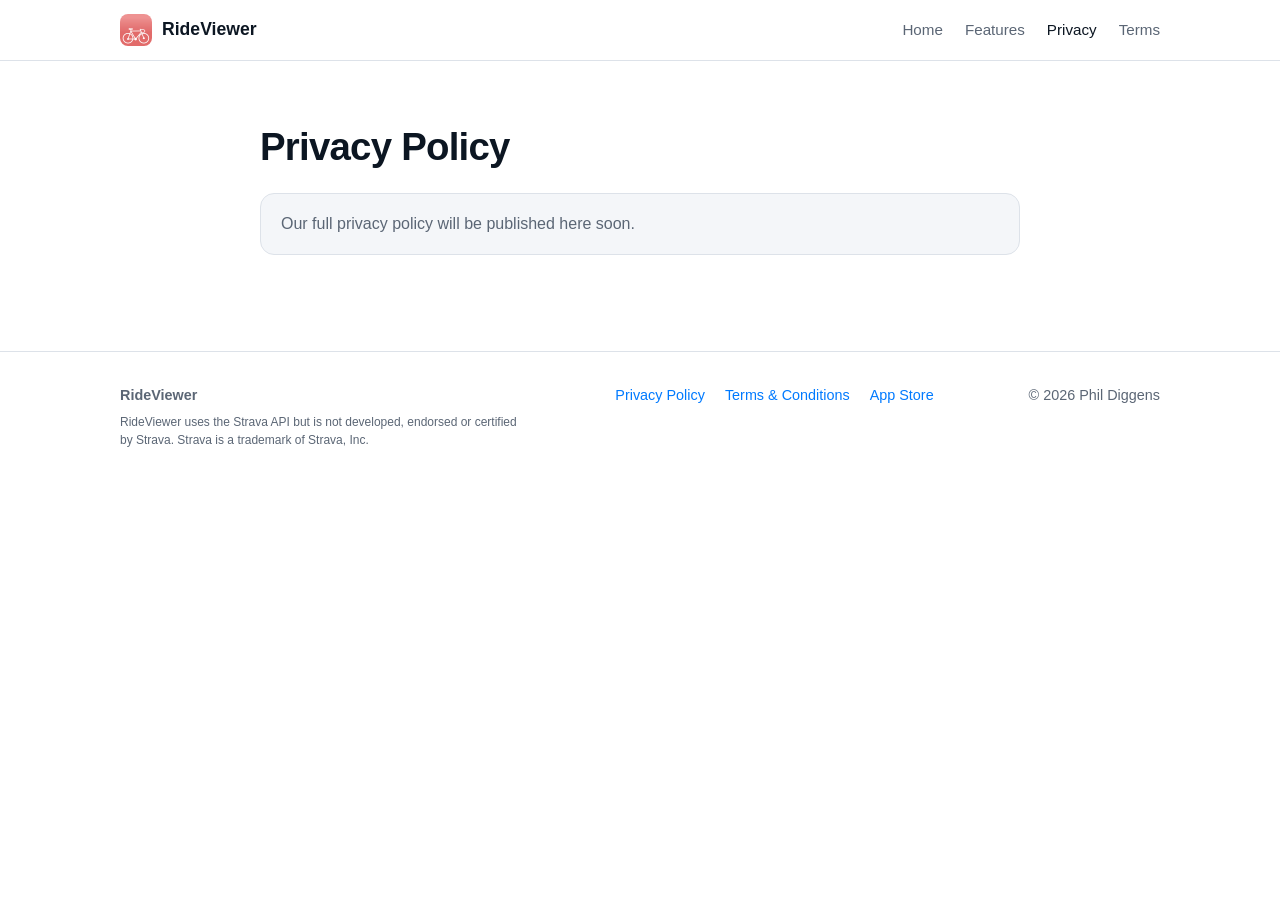
==== privacy.html @ 5ed8463c "Initial RideViewer website" ====
<!doctype html>
<html lang="en-GB">
<head>
<meta charset="utf-8">
<meta name="viewport" content="width=device-width,initial-scale=1">
<title>Privacy Policy – RideViewer</title>
<meta name="description" content="RideViewer privacy policy.">
<link rel="icon" type="image/png" href="images/favicon.png">
<link rel="apple-touch-icon" href="images/apple-touch-icon.png">
<meta name="apple-itunes-app" content="app-id=1537417711">
<meta property="og:title" content="RideViewer – Analyse your Strava activities">
<meta property="og:description" content="RideViewer privacy policy.">
<meta property="og:image" content="images/1-main-menu.jpg">
<link rel="stylesheet" href="style.css">
</head>
<body>
<header class="site"><div class="wrap">
  <a class="brand" href="index.html"><img src="images/icon.png" alt="" width="32" height="32">RideViewer</a>
  <nav aria-label="Main"><ul>
    <li><a href="index.html">Home</a></li>
    <li><a href="index.html#features">Features</a></li>
    <li><a href="privacy.html" aria-current="page">Privacy</a></li>
    <li><a href="terms.html">Terms</a></li>
  </ul></nav>
</div></header>
<main class="wrap page">
  <h1>Privacy Policy</h1>
  <p class="note">Our full privacy policy will be published here soon.</p>
</main>
<footer class="site"><div class="wrap">
  <div><strong>RideViewer</strong><small>RideViewer uses the Strava API but is not developed, endorsed or certified by Strava. Strava is a trademark of Strava, Inc.</small></div>
  <ul><li><a href="privacy.html">Privacy Policy</a></li><li><a href="terms.html">Terms &amp; Conditions</a></li><li><a href="https://apps.apple.com/gb/app/rideviewer/id1537417711">App Store</a></li></ul>
  <div>&copy; <span id="y">2026</span> Phil Diggens</div>
</div></footer>
<script>document.getElementById("y").textContent=new Date().getFullYear()</script>
</body></html>
---- style.css ----
:root{
  --ink:#0c1622; --muted:#5b6675; --accent:#007aff; --accent-dark:#0060d0;
  --bg:#ffffff; --bg-alt:#f4f6f9; --bg-deep:#e9edf2; --line:#dde2e9;
}
*{box-sizing:border-box}
html{scroll-behavior:smooth}
body{margin:0;font-family:-apple-system,BlinkMacSystemFont,"SF Pro Display","Helvetica Neue",Arial,sans-serif;color:var(--ink);background:var(--bg);line-height:1.55;-webkit-font-smoothing:antialiased}
img{height:auto}
a{color:var(--accent);text-decoration:none}
a:hover{text-decoration:underline}
.wrap{max-width:1080px;margin:0 auto;padding:0 20px}

header.site{position:sticky;top:0;z-index:10;background:rgba(255,255,255,.85);backdrop-filter:saturate(180%) blur(14px);-webkit-backdrop-filter:saturate(180%) blur(14px);border-bottom:1px solid var(--line)}
header.site .wrap{display:flex;align-items:center;justify-content:space-between;height:60px}
.brand{display:flex;align-items:center;gap:10px;font-weight:700;font-size:1.1rem;color:var(--ink)}
.brand:hover{text-decoration:none}
.brand img{width:32px;height:32px;border-radius:8px}
nav ul{display:flex;gap:22px;list-style:none;margin:0;padding:0}
nav a{color:var(--muted);font-size:.95rem;font-weight:500}
nav a:hover,nav a[aria-current="page"]{color:var(--ink);text-decoration:none}

.hero{background:linear-gradient(180deg,#fff 0%,var(--bg-alt) 55%,var(--bg-deep) 100%);padding:64px 0 0;overflow:hidden}
.hero .wrap{display:grid;grid-template-columns:1.1fr .9fr;gap:40px;align-items:center}
.hero h1{font-size:clamp(2.4rem,5vw,3.8rem);line-height:1.05;letter-spacing:-.03em;margin:0 0 16px}
.hero h1 span,.accent{color:var(--accent)}
.hero p.lead{font-size:1.3rem;color:var(--muted);margin:0 0 28px;max-width:30ch}
.hero .shot{align-self:end}
.hero .shot img{display:block;width:100%;max-width:380px;aspect-ratio:3/4;object-fit:cover;object-position:bottom;margin:0 auto;border-radius:28px 28px 0 0;box-shadow:0 20px 60px rgba(12,22,34,.18)}
.btn{display:inline-block;background:var(--accent);color:#fff;font-weight:600;padding:14px 28px;border-radius:980px;font-size:1.05rem;transition:background .15s}
.btn:hover{background:var(--accent-dark);text-decoration:none}
.btn.ghost{background:transparent;color:var(--accent);box-shadow:inset 0 0 0 2px var(--accent);margin-left:10px}
.btn.ghost:hover{background:rgba(0,122,255,.08)}

section.features{padding:40px 0 20px}
section h2.title{text-align:center;font-size:clamp(1.8rem,3.5vw,2.5rem);letter-spacing:-.02em;margin:56px 0 8px}
section p.sub{text-align:center;color:var(--muted);margin:0 auto 20px;max-width:46ch;font-size:1.1rem}
.feature{display:grid;grid-template-columns:1fr 1fr;gap:56px;align-items:center;padding:56px 0}
.feature:nth-child(even) .copy{order:2}
.feature img{display:block;width:100%;max-width:400px;margin:0 auto;border-radius:32px;box-shadow:0 18px 50px rgba(12,22,34,.15)}
.feature h3{font-size:clamp(1.6rem,3vw,2.2rem);letter-spacing:-.02em;line-height:1.15;margin:0 0 14px}
.feature p{color:var(--muted);font-size:1.1rem;margin:0 0 12px}
.feature ul{color:var(--muted);padding-left:1.2em;margin:0}
.feature li{margin:4px 0}

.cta{background:linear-gradient(180deg,var(--bg-alt),var(--bg-deep));text-align:center;padding:72px 0;margin-top:30px}
.cta h2{font-size:clamp(1.8rem,3.5vw,2.5rem);letter-spacing:-.02em;margin:0 0 10px}
.cta p{color:var(--muted);font-size:1.1rem;margin:0 0 26px}

main.page{padding:56px 0 80px;max-width:760px}
main.page h1{font-size:2.4rem;letter-spacing:-.02em;margin:0 0 8px}
main.page .note{background:var(--bg-alt);border:1px solid var(--line);border-radius:14px;padding:18px 20px;color:var(--muted)}

footer.site{border-top:1px solid var(--line);background:#fff;padding:32px 0 40px;color:var(--muted);font-size:.9rem}
footer.site .wrap{display:flex;flex-wrap:wrap;gap:12px 28px;justify-content:space-between;align-items:flex-start}
footer.site ul{list-style:none;display:flex;gap:20px;margin:0;padding:0}
footer.site small{display:block;max-width:60ch;margin-top:6px}

@media(max-width:760px){
  .hero{padding-top:40px}
  .hero .wrap{grid-template-columns:1fr;text-align:center}
  .hero p.lead{margin-left:auto;margin-right:auto}
  .btn.ghost{margin:10px 0 0}
  .feature{grid-template-columns:1fr;gap:28px;padding:36px 0;text-align:center}
  .feature:nth-child(even) .copy{order:0}
  .feature ul{text-align:left;display:inline-block}
  nav ul{gap:14px}
}
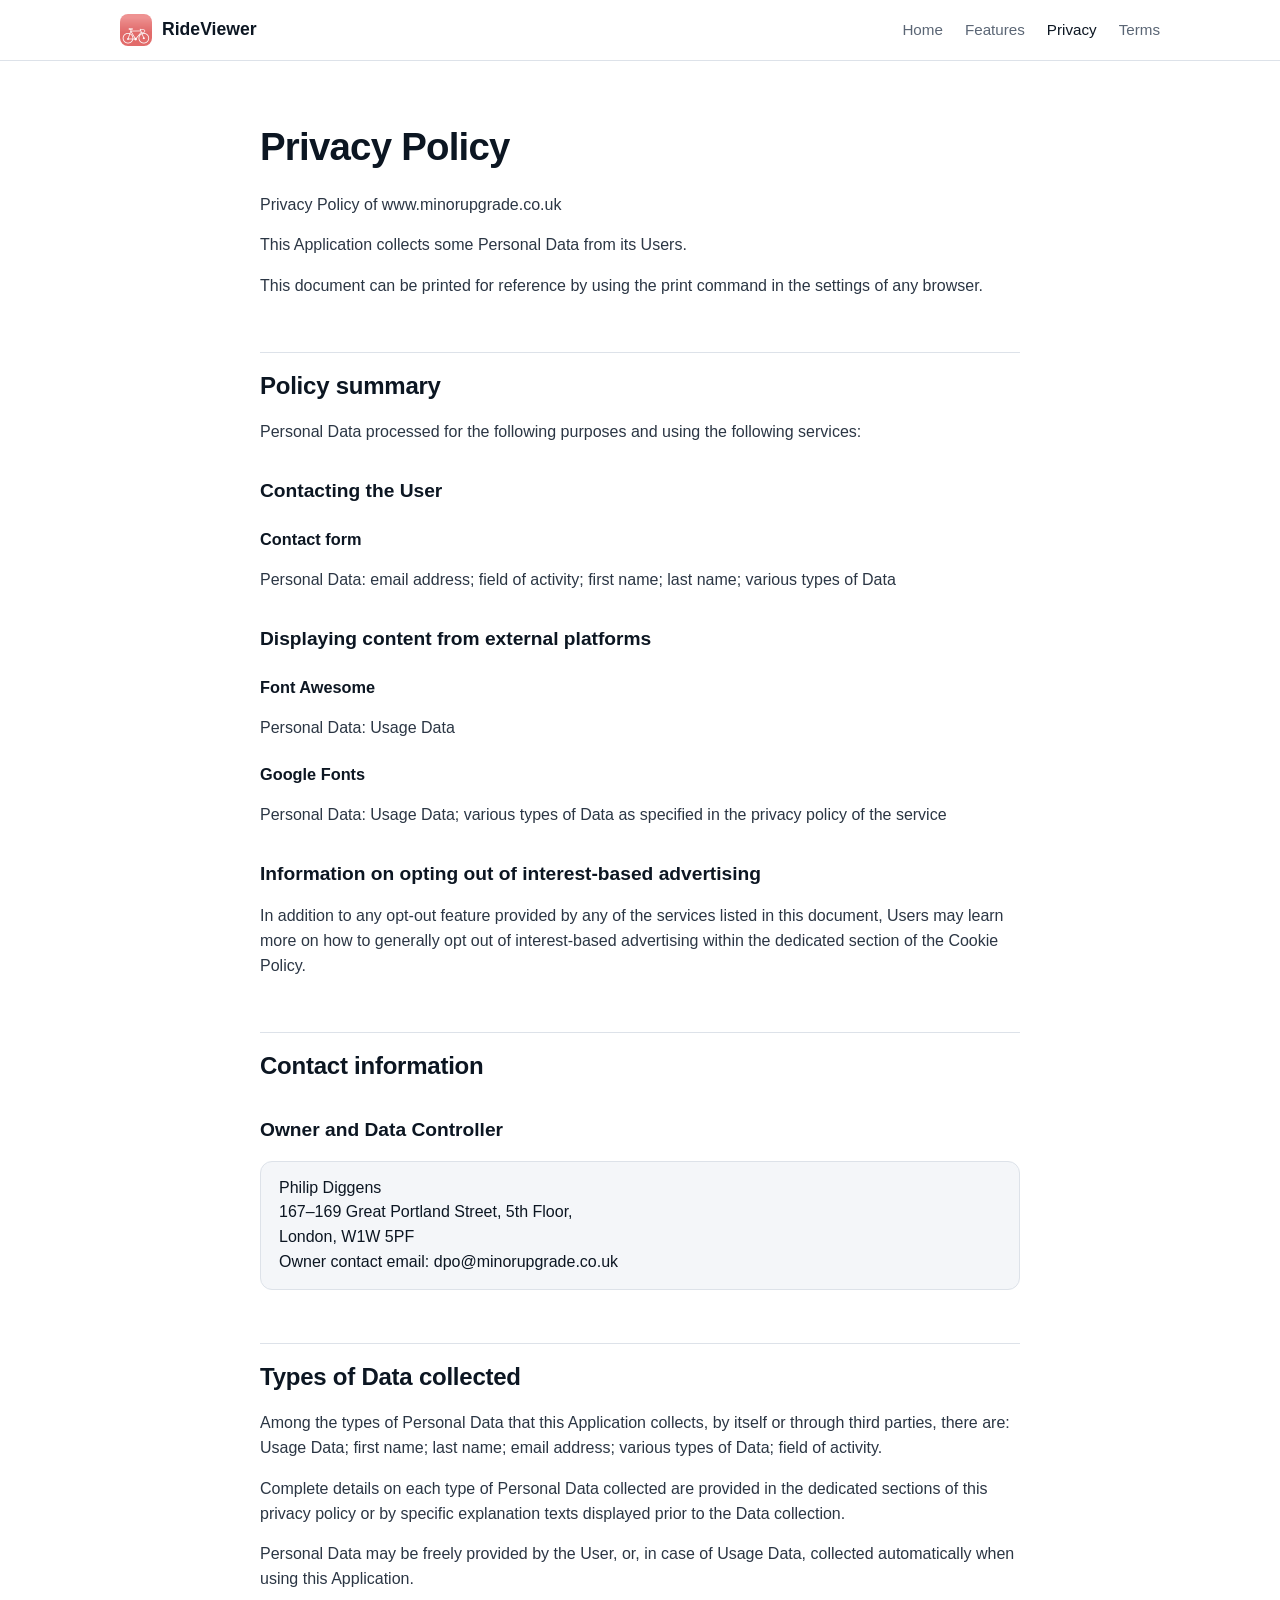
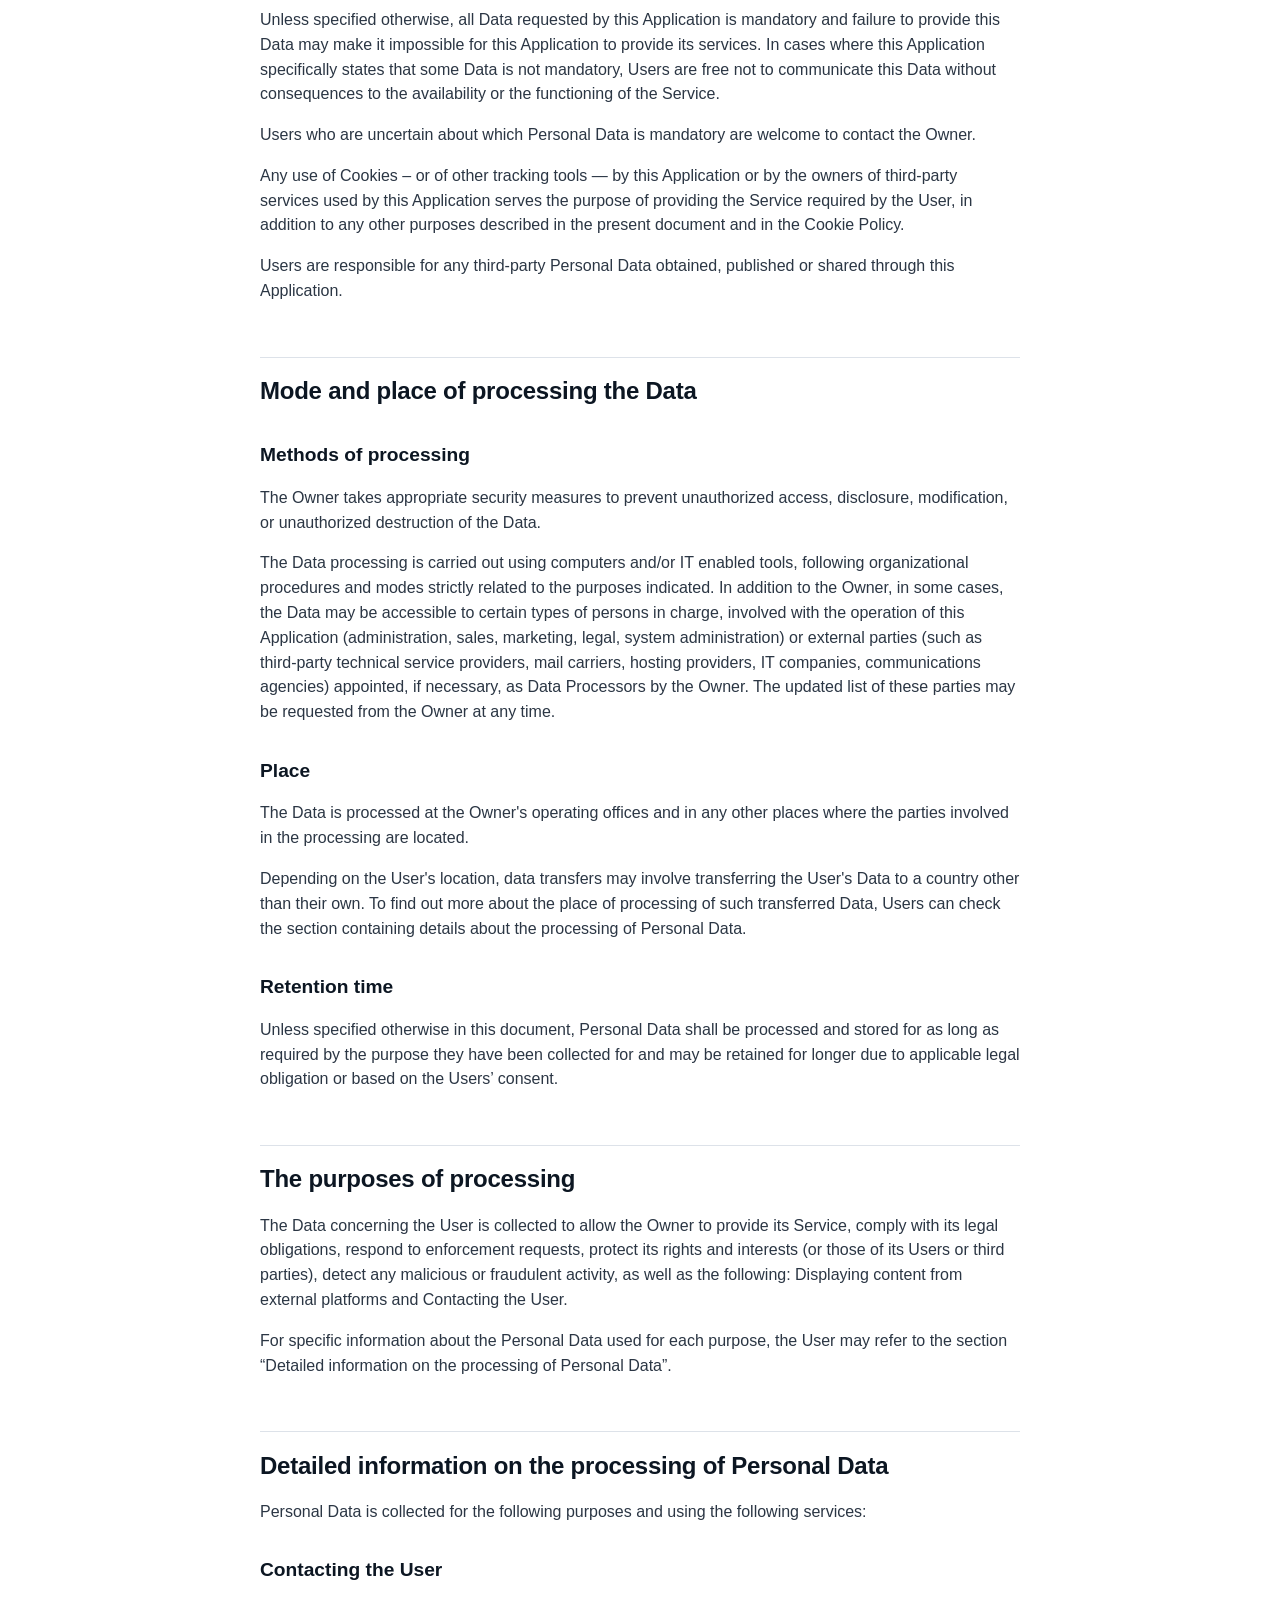
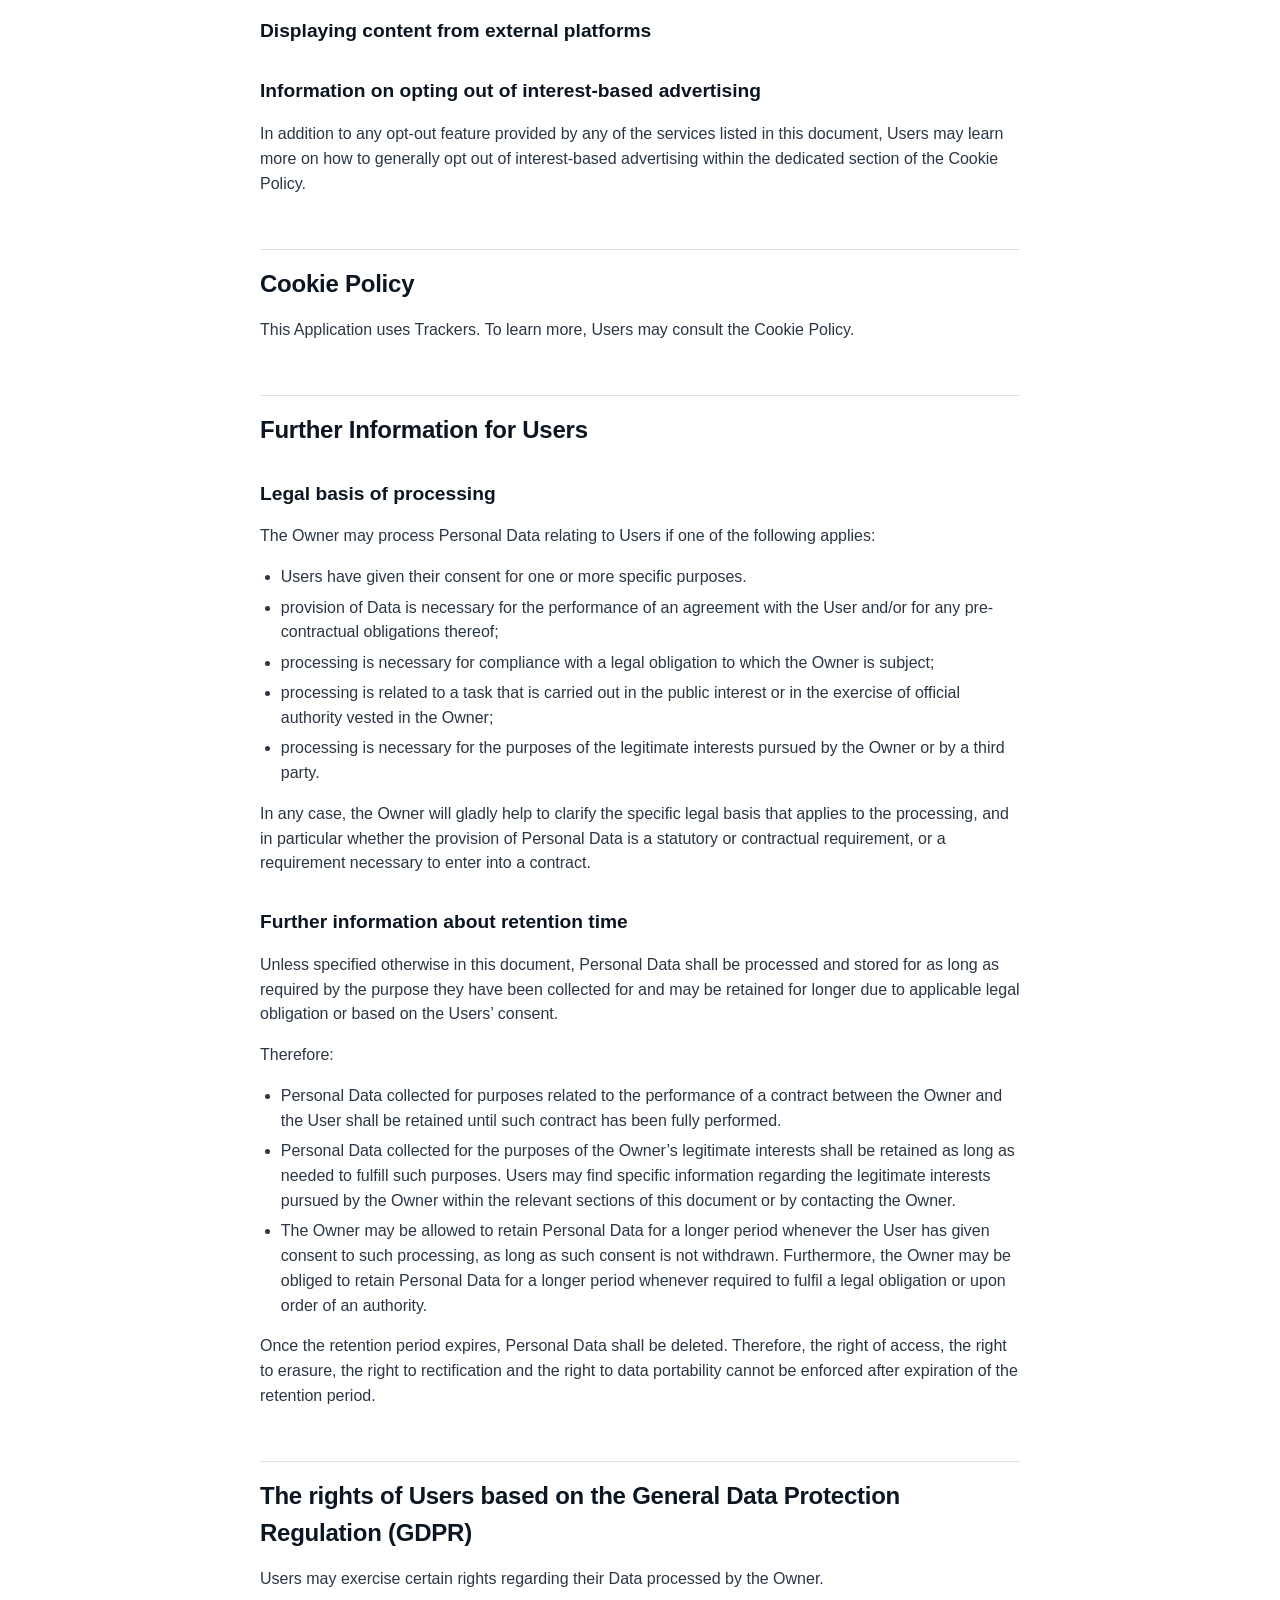
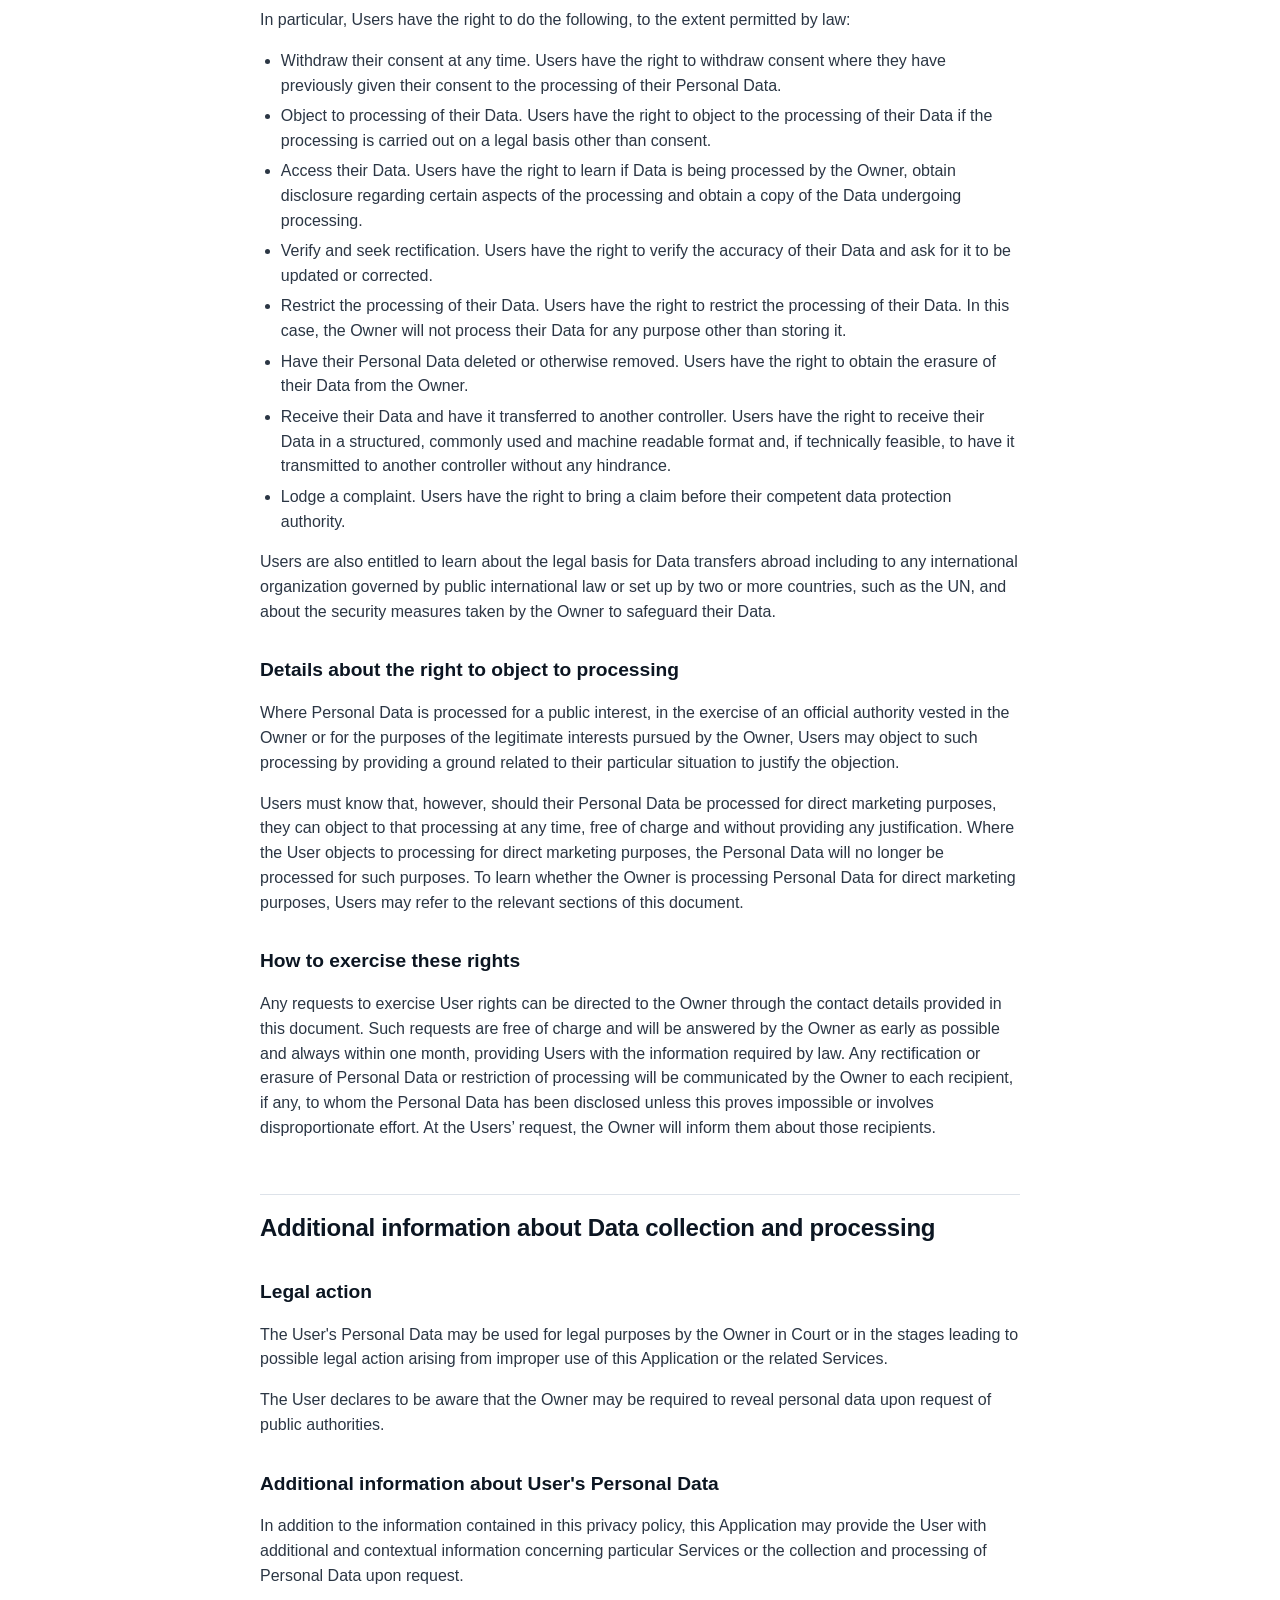
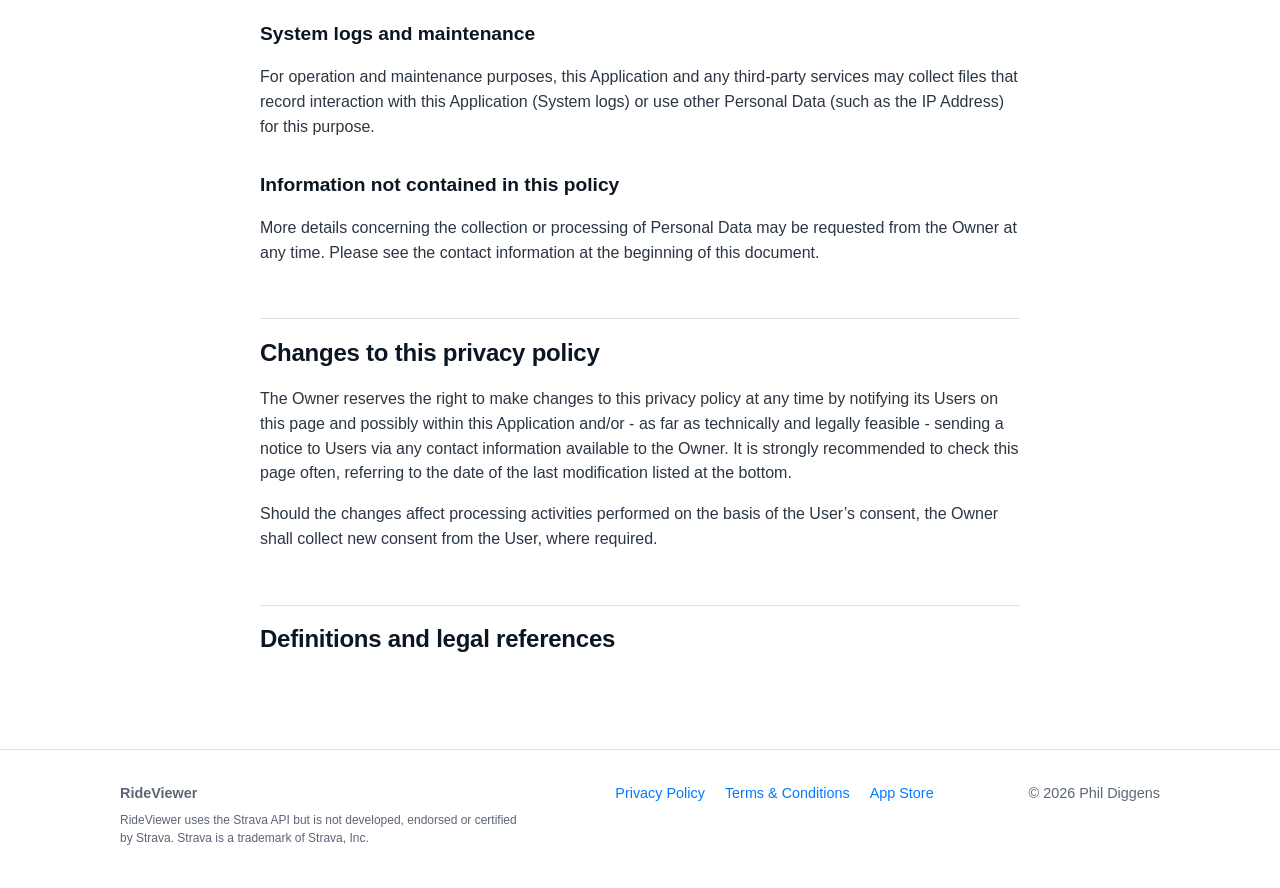
==== commit eae3e1e2: "Add privacy policy and terms content" ====
--- a/privacy.html
+++ b/privacy.html
@@ -23,9 +23,112 @@
     <li><a href="terms.html">Terms</a></li>
   </ul></nav>
 </div></header>
-<main class="wrap page">
-  <h1>Privacy Policy</h1>
-  <p class="note">Our full privacy policy will be published here soon.</p>
+<main class="wrap page legal">
+<h1>Privacy Policy</h1>
+<p>Privacy Policy of www.minorupgrade.co.uk</p>
+<p>This Application collects some Personal Data from its Users.</p>
+<p>This document can be printed for reference by using the print command in the settings of any browser.</p>
+<h2>Policy summary</h2>
+<p>Personal Data processed for the following purposes and using the following services:</p>
+<h3>Contacting the User</h3>
+<h4>Contact form</h4>
+<p>Personal Data: email address; field of activity; first name; last name; various types of Data</p>
+<h3>Displaying content from external platforms</h3>
+<h4>Font Awesome</h4>
+<p>Personal Data: Usage Data</p>
+<h4>Google Fonts</h4>
+<p>Personal Data: Usage Data; various types of Data as specified in the privacy policy of the service</p>
+<h3>Information on opting out of interest-based advertising</h3>
+<p>In addition to any opt-out feature provided by any of the services listed in this document, Users may learn more on how to generally opt out of interest-based advertising within the dedicated section of the Cookie Policy.</p>
+<h2>Contact information</h2>
+<h3>Owner and Data Controller</h3>
+<address>
+Philip Diggens<br>
+167–169 Great Portland Street, 5th Floor,<br>
+London, W1W 5PF<br>
+Owner contact email: dpo@minorupgrade.co.uk
+</address>
+<h2>Types of Data collected</h2>
+<p>Among the types of Personal Data that this Application collects, by itself or through third parties, there are: Usage Data; first name; last name; email address; various types of Data; field of activity.</p>
+<p>Complete details on each type of Personal Data collected are provided in the dedicated sections of this privacy policy or by specific explanation texts displayed prior to the Data collection.</p>
+<p>Personal Data may be freely provided by the User, or, in case of Usage Data, collected automatically when using this Application.</p>
+<p>Unless specified otherwise, all Data requested by this Application is mandatory and failure to provide this Data may make it impossible for this Application to provide its services. In cases where this Application specifically states that some Data is not mandatory, Users are free not to communicate this Data without consequences to the availability or the functioning of the Service.</p>
+<p>Users who are uncertain about which Personal Data is mandatory are welcome to contact the Owner.</p>
+<p>Any use of Cookies – or of other tracking tools — by this Application or by the owners of third-party services used by this Application serves the purpose of providing the Service required by the User, in addition to any other purposes described in the present document and in the Cookie Policy.</p>
+<p>Users are responsible for any third-party Personal Data obtained, published or shared through this Application.</p>
+<h2>Mode and place of processing the Data</h2>
+<h3>Methods of processing</h3>
+<p>The Owner takes appropriate security measures to prevent unauthorized access, disclosure, modification, or unauthorized destruction of the Data.</p>
+<p>The Data processing is carried out using computers and/or IT enabled tools, following organizational procedures and modes strictly related to the purposes indicated. In addition to the Owner, in some cases, the Data may be accessible to certain types of persons in charge, involved with the operation of this Application (administration, sales, marketing, legal, system administration) or external parties (such as third-party technical service providers, mail carriers, hosting providers, IT companies, communications agencies) appointed, if necessary, as Data Processors by the Owner. The updated list of these parties may be requested from the Owner at any time.</p>
+<h3>Place</h3>
+<p>The Data is processed at the Owner's operating offices and in any other places where the parties involved in the processing are located.</p>
+<p>Depending on the User's location, data transfers may involve transferring the User's Data to a country other than their own. To find out more about the place of processing of such transferred Data, Users can check the section containing details about the processing of Personal Data.</p>
+<h3>Retention time</h3>
+<p>Unless specified otherwise in this document, Personal Data shall be processed and stored for as long as required by the purpose they have been collected for and may be retained for longer due to applicable legal obligation or based on the Users’ consent.</p>
+<h2>The purposes of processing</h2>
+<p>The Data concerning the User is collected to allow the Owner to provide its Service, comply with its legal obligations, respond to enforcement requests, protect its rights and interests (or those of its Users or third parties), detect any malicious or fraudulent activity, as well as the following: Displaying content from external platforms and Contacting the User.</p>
+<p>For specific information about the Personal Data used for each purpose, the User may refer to the section “Detailed information on the processing of Personal Data”.</p>
+<h2>Detailed information on the processing of Personal Data</h2>
+<p>Personal Data is collected for the following purposes and using the following services:</p>
+<h3>Contacting the User</h3>
+<h3>Displaying content from external platforms</h3>
+<h3>Information on opting out of interest-based advertising</h3>
+<p>In addition to any opt-out feature provided by any of the services listed in this document, Users may learn more on how to generally opt out of interest-based advertising within the dedicated section of the Cookie Policy.</p>
+<h2>Cookie Policy</h2>
+<p>This Application uses Trackers. To learn more, Users may consult the Cookie Policy.</p>
+<h2>Further Information for Users</h2>
+<h3>Legal basis of processing</h3>
+<p>The Owner may process Personal Data relating to Users if one of the following applies:</p>
+<ul>
+<li>Users have given their consent for one or more specific purposes.</li>
+<li>provision of Data is necessary for the performance of an agreement with the User and/or for any pre-contractual obligations thereof;</li>
+<li>processing is necessary for compliance with a legal obligation to which the Owner is subject;</li>
+<li>processing is related to a task that is carried out in the public interest or in the exercise of official authority vested in the Owner;</li>
+<li>processing is necessary for the purposes of the legitimate interests pursued by the Owner or by a third party.</li>
+</ul>
+<p>In any case, the Owner will gladly help to clarify the specific legal basis that applies to the processing, and in particular whether the provision of Personal Data is a statutory or contractual requirement, or a requirement necessary to enter into a contract.</p>
+<h3>Further information about retention time</h3>
+<p>Unless specified otherwise in this document, Personal Data shall be processed and stored for as long as required by the purpose they have been collected for and may be retained for longer due to applicable legal obligation or based on the Users’ consent.</p>
+<p>Therefore:</p>
+<ul>
+<li>Personal Data collected for purposes related to the performance of a contract between the Owner and the User shall be retained until such contract has been fully performed.</li>
+<li>Personal Data collected for the purposes of the Owner’s legitimate interests shall be retained as long as needed to fulfill such purposes. Users may find specific information regarding the legitimate interests pursued by the Owner within the relevant sections of this document or by contacting the Owner.</li>
+<li>The Owner may be allowed to retain Personal Data for a longer period whenever the User has given consent to such processing, as long as such consent is not withdrawn. Furthermore, the Owner may be obliged to retain Personal Data for a longer period whenever required to fulfil a legal obligation or upon order of an authority.</li>
+</ul>
+<p>Once the retention period expires, Personal Data shall be deleted. Therefore, the right of access, the right to erasure, the right to rectification and the right to data portability cannot be enforced after expiration of the retention period.</p>
+<h2>The rights of Users based on the General Data Protection Regulation (GDPR)</h2>
+<p>Users may exercise certain rights regarding their Data processed by the Owner.</p>
+<p>In particular, Users have the right to do the following, to the extent permitted by law:</p>
+<ul>
+<li>Withdraw their consent at any time. Users have the right to withdraw consent where they have previously given their consent to the processing of their Personal Data.</li>
+<li>Object to processing of their Data. Users have the right to object to the processing of their Data if the processing is carried out on a legal basis other than consent.</li>
+<li>Access their Data. Users have the right to learn if Data is being processed by the Owner, obtain disclosure regarding certain aspects of the processing and obtain a copy of the Data undergoing processing.</li>
+<li>Verify and seek rectification. Users have the right to verify the accuracy of their Data and ask for it to be updated or corrected.</li>
+<li>Restrict the processing of their Data. Users have the right to restrict the processing of their Data. In this case, the Owner will not process their Data for any purpose other than storing it.</li>
+<li>Have their Personal Data deleted or otherwise removed. Users have the right to obtain the erasure of their Data from the Owner.</li>
+<li>Receive their Data and have it transferred to another controller. Users have the right to receive their Data in a structured, commonly used and machine readable format and, if technically feasible, to have it transmitted to another controller without any hindrance.</li>
+<li>Lodge a complaint. Users have the right to bring a claim before their competent data protection authority.</li>
+</ul>
+<p>Users are also entitled to learn about the legal basis for Data transfers abroad including to any international organization governed by public international law or set up by two or more countries, such as the UN, and about the security measures taken by the Owner to safeguard their Data.</p>
+<h3>Details about the right to object to processing</h3>
+<p>Where Personal Data is processed for a public interest, in the exercise of an official authority vested in the Owner or for the purposes of the legitimate interests pursued by the Owner, Users may object to such processing by providing a ground related to their particular situation to justify the objection.</p>
+<p>Users must know that, however, should their Personal Data be processed for direct marketing purposes, they can object to that processing at any time, free of charge and without providing any justification. Where the User objects to processing for direct marketing purposes, the Personal Data will no longer be processed for such purposes. To learn whether the Owner is processing Personal Data for direct marketing purposes, Users may refer to the relevant sections of this document.</p>
+<h3>How to exercise these rights</h3>
+<p>Any requests to exercise User rights can be directed to the Owner through the contact details provided in this document. Such requests are free of charge and will be answered by the Owner as early as possible and always within one month, providing Users with the information required by law. Any rectification or erasure of Personal Data or restriction of processing will be communicated by the Owner to each recipient, if any, to whom the Personal Data has been disclosed unless this proves impossible or involves disproportionate effort. At the Users’ request, the Owner will inform them about those recipients.</p>
+<h2>Additional information about Data collection and processing</h2>
+<h3>Legal action</h3>
+<p>The User's Personal Data may be used for legal purposes by the Owner in Court or in the stages leading to possible legal action arising from improper use of this Application or the related Services.</p>
+<p>The User declares to be aware that the Owner may be required to reveal personal data upon request of public authorities.</p>
+<h3>Additional information about User's Personal Data</h3>
+<p>In addition to the information contained in this privacy policy, this Application may provide the User with additional and contextual information concerning particular Services or the collection and processing of Personal Data upon request.</p>
+<h3>System logs and maintenance</h3>
+<p>For operation and maintenance purposes, this Application and any third-party services may collect files that record interaction with this Application (System logs) or use other Personal Data (such as the IP Address) for this purpose.</p>
+<h3>Information not contained in this policy</h3>
+<p>More details concerning the collection or processing of Personal Data may be requested from the Owner at any time. Please see the contact information at the beginning of this document.</p>
+<h2>Changes to this privacy policy</h2>
+<p>The Owner reserves the right to make changes to this privacy policy at any time by notifying its Users on this page and possibly within this Application and/or - as far as technically and legally feasible - sending a notice to Users via any contact information available to the Owner. It is strongly recommended to check this page often, referring to the date of the last modification listed at the bottom.</p>
+<p>Should the changes affect processing activities performed on the basis of the User’s consent, the Owner shall collect new consent from the User, where required.</p>
+<h2>Definitions and legal references</h2>
 </main>
 <footer class="site"><div class="wrap">
   <div><strong>RideViewer</strong><small>RideViewer uses the Strava API but is not developed, endorsed or certified by Strava. Strava is a trademark of Strava, Inc.</small></div>
--- a/style.css
+++ b/style.css
@@ -65,3 +65,14 @@
   .feature ul{text-align:left;display:inline-block}
   nav ul{gap:14px}
 }
+
+main.page.legal{max-width:760px}
+.legal h2{font-size:1.5rem;letter-spacing:-.01em;margin:2.2em 0 .5em;padding-top:.6em;border-top:1px solid var(--line)}
+.legal h3{font-size:1.2rem;margin:1.6em 0 .4em}
+.legal h4{font-size:1.02rem;margin:1.3em 0 .3em}
+.legal p,.legal li,.legal dd{color:#2b3644}
+.legal ul{padding-left:1.3em}
+.legal li{margin:.35em 0}
+.legal address{font-style:normal;background:var(--bg-alt);border:1px solid var(--line);border-radius:12px;padding:14px 18px;margin:1em 0}
+.legal dt{font-weight:600;margin-top:1em}
+.legal dd{margin:.2em 0 0}
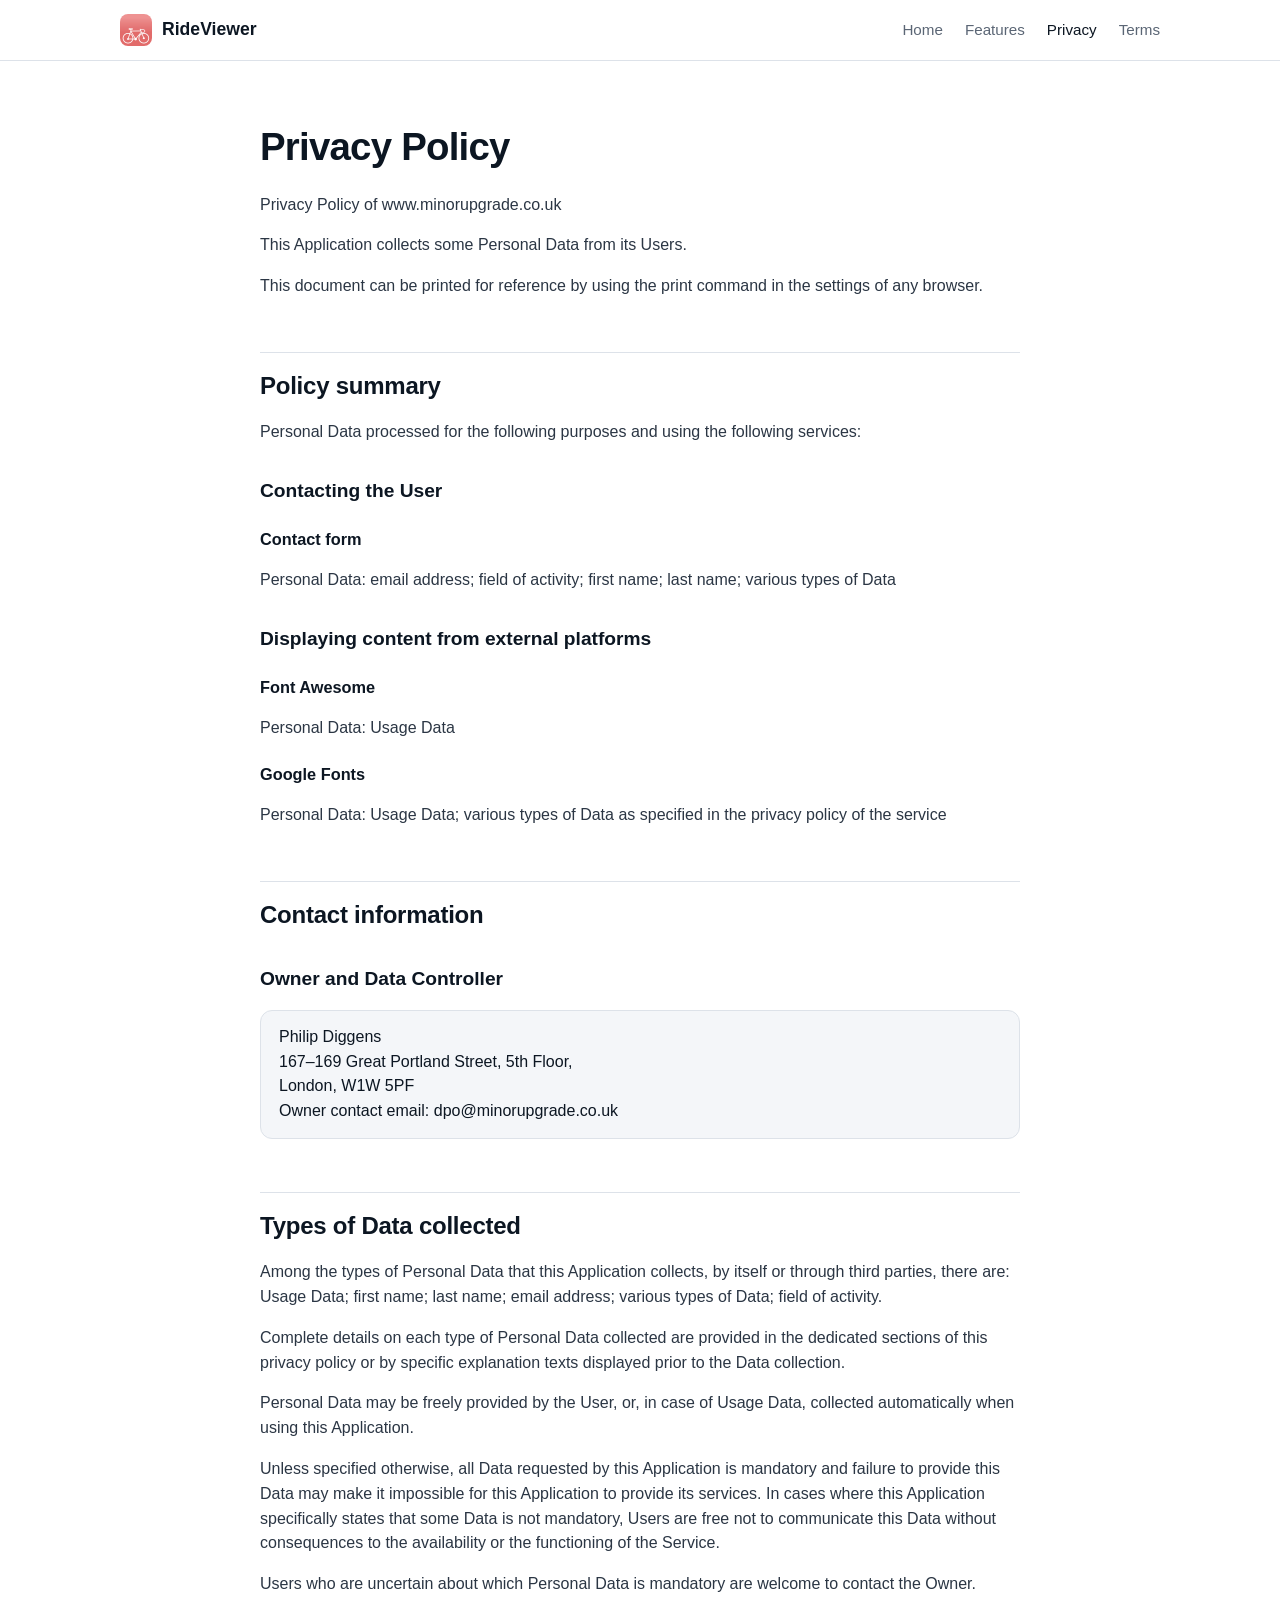
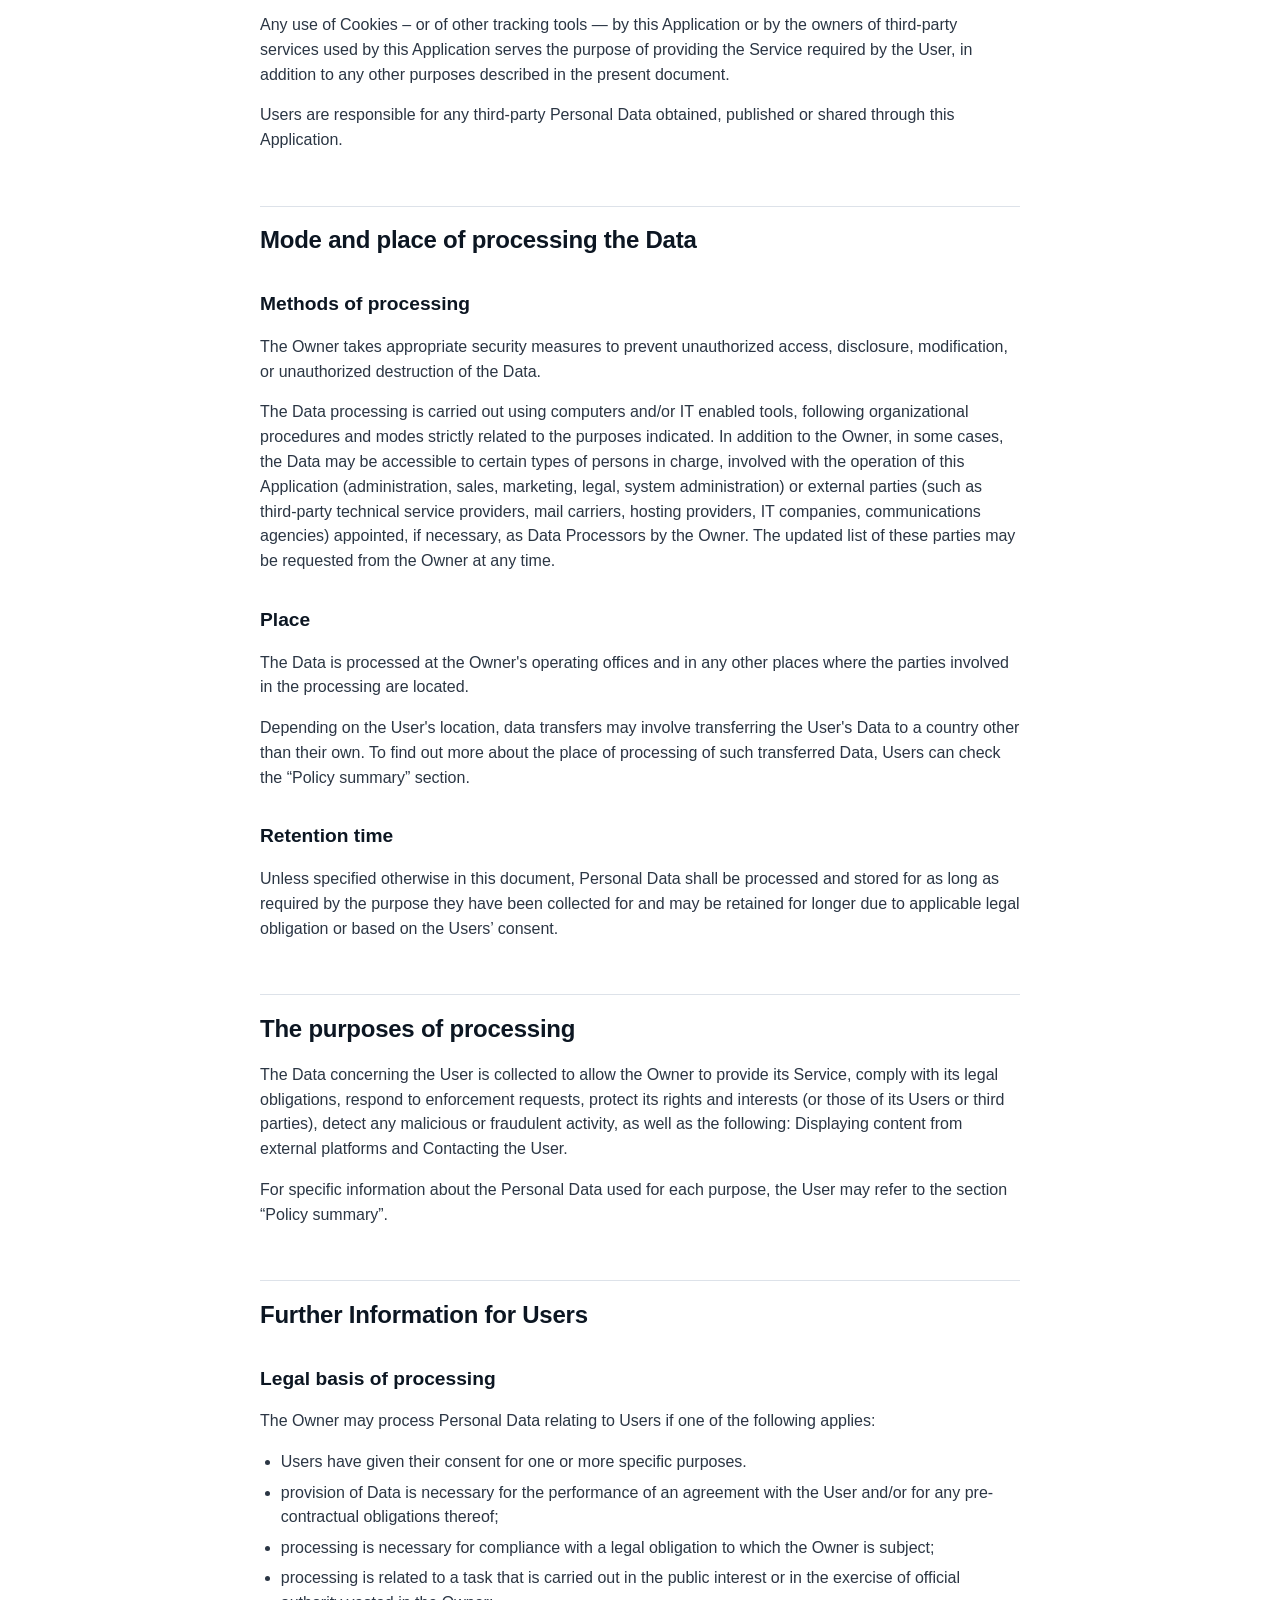
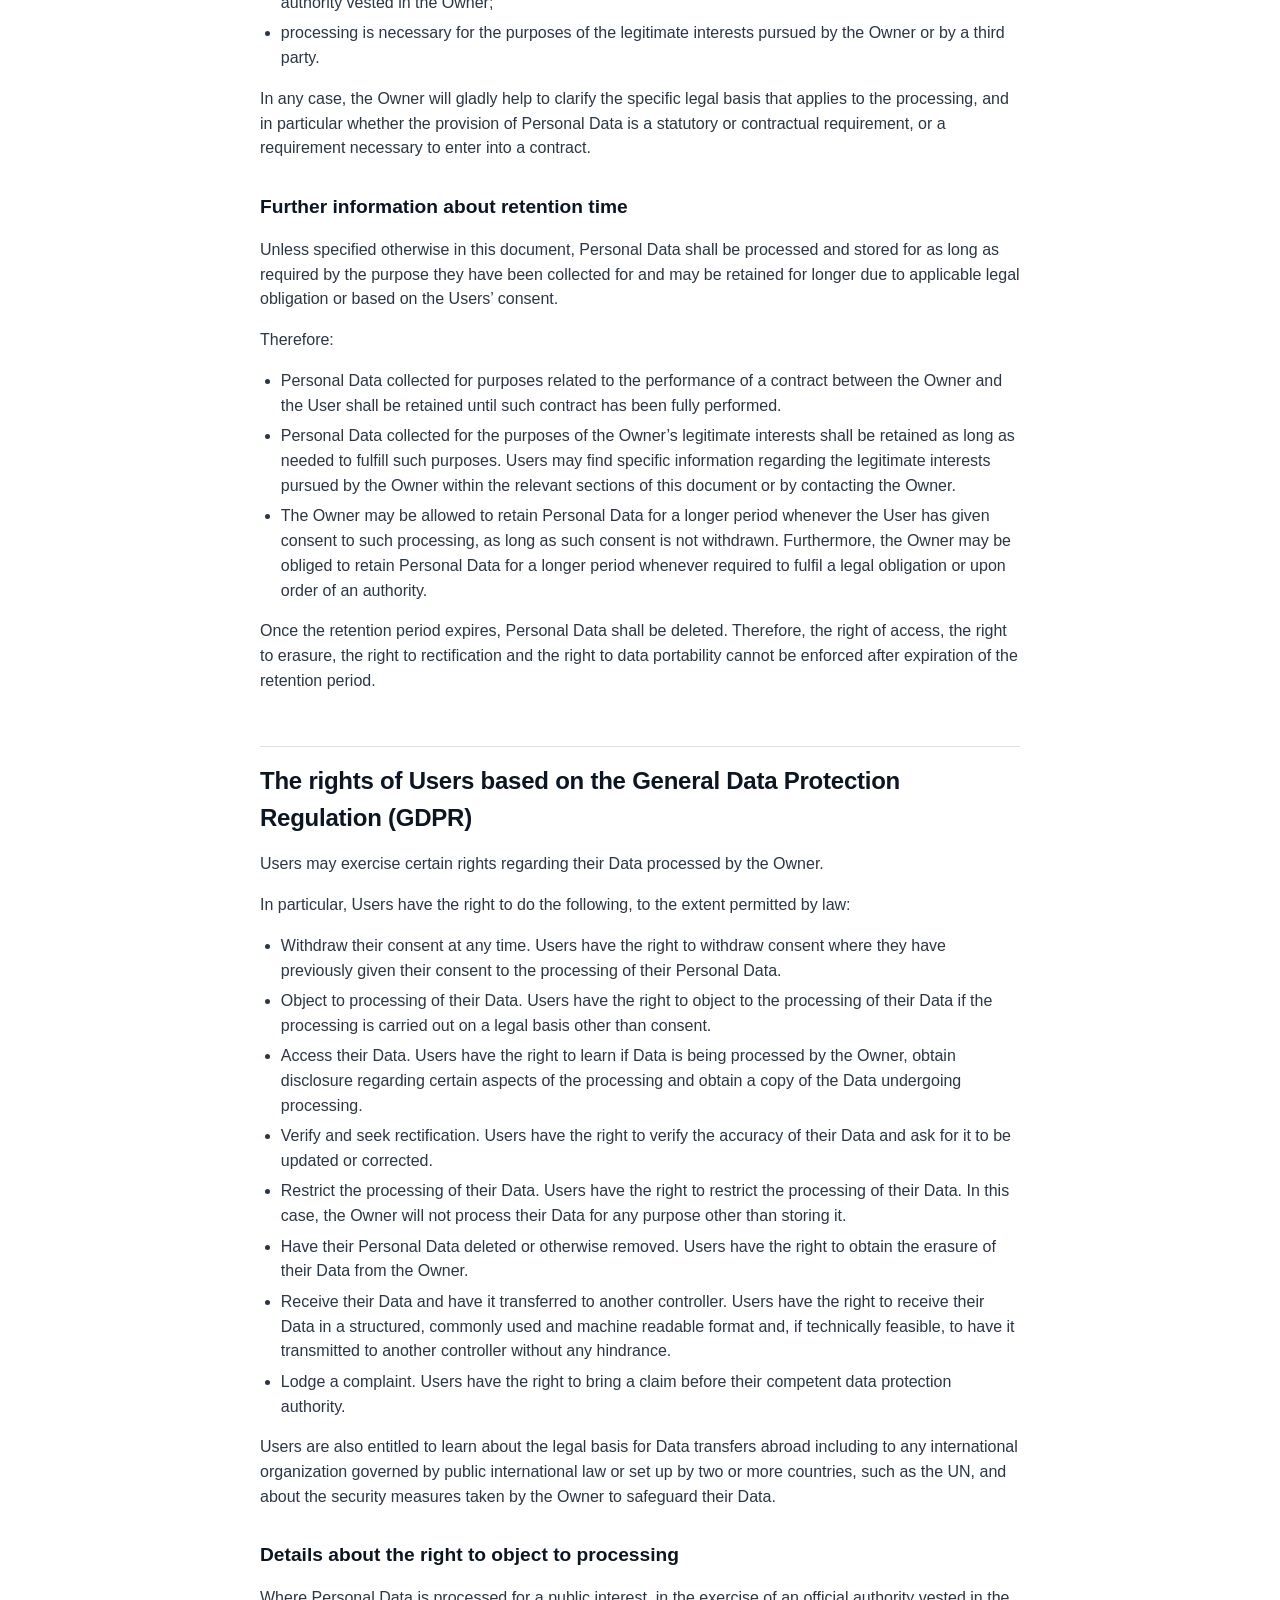
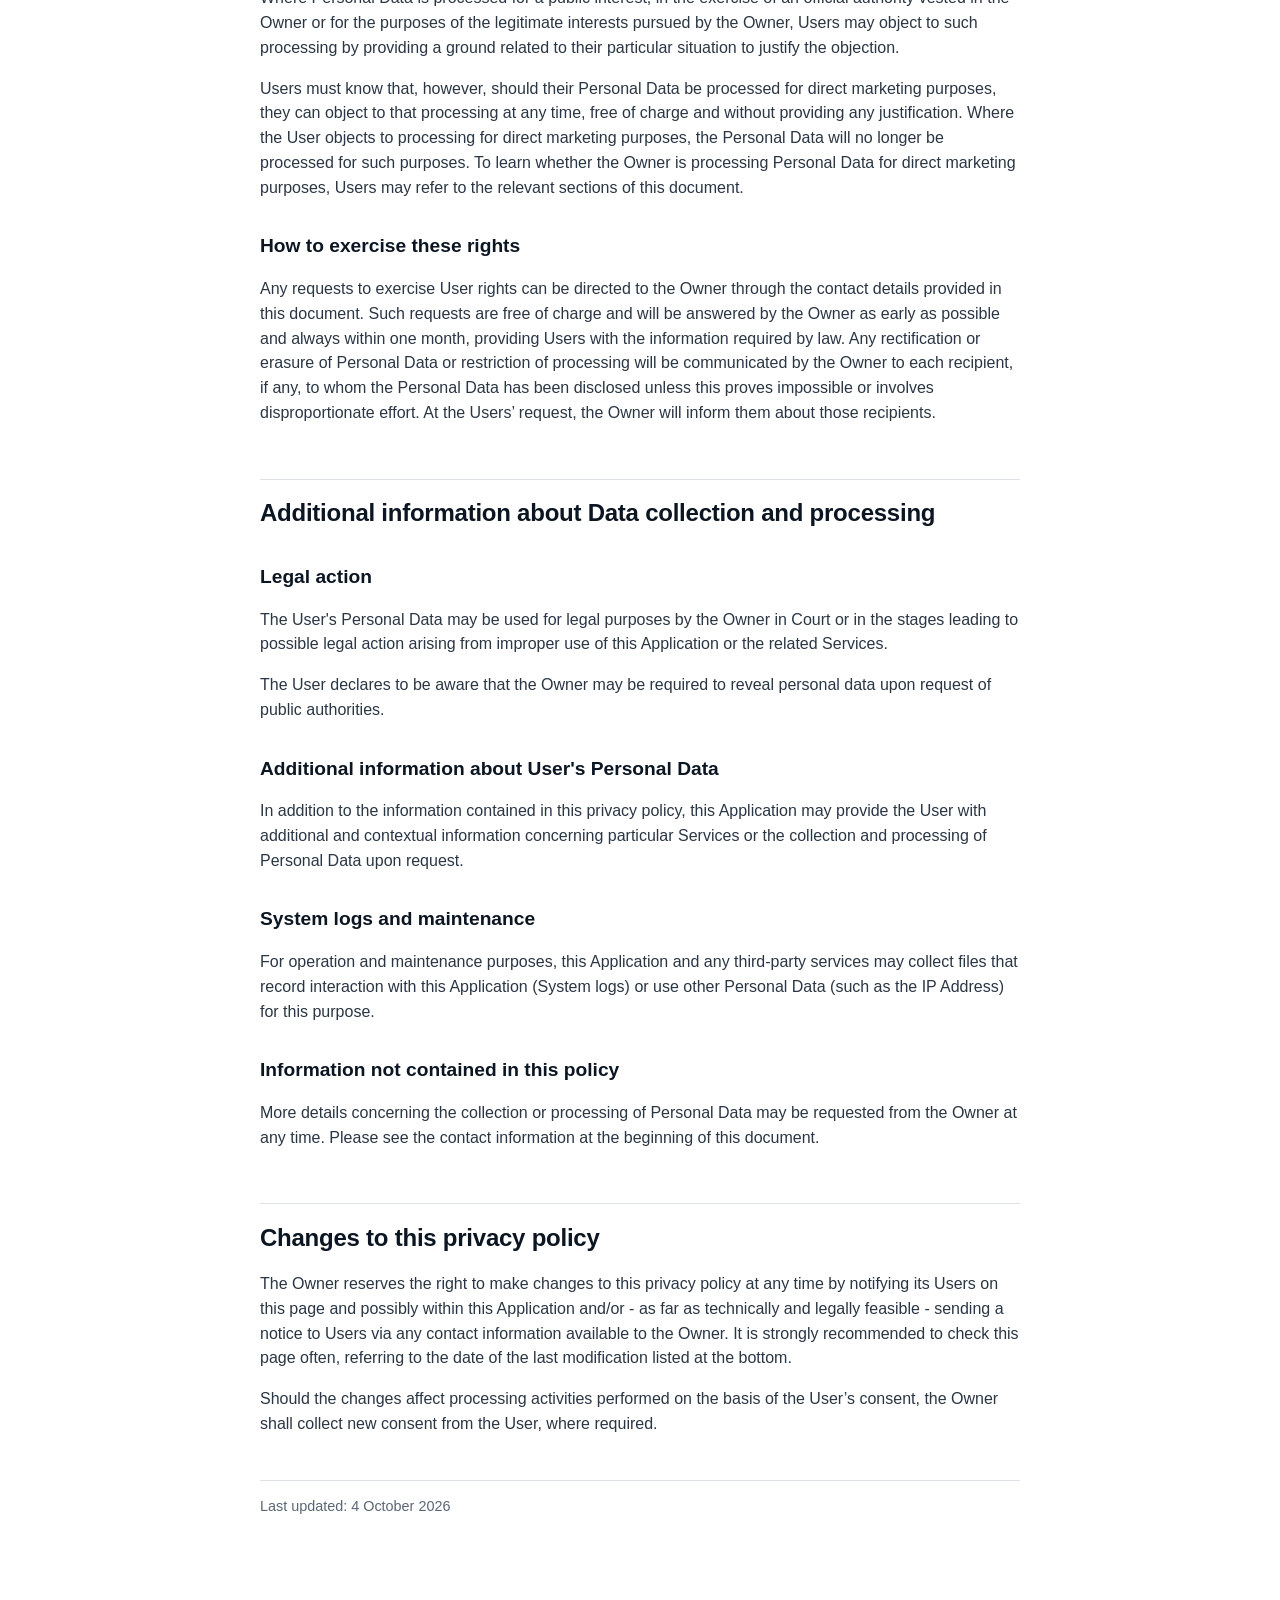
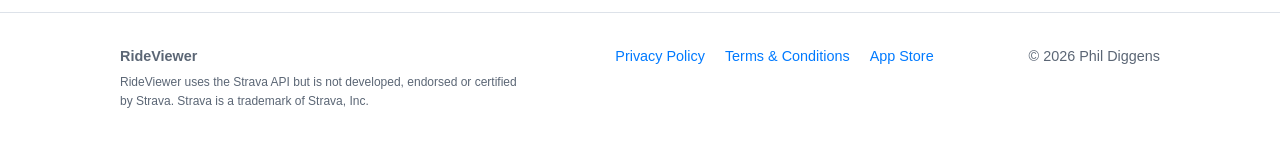
==== commit bce3d40e: "Clean up hanging references, add last updated date" ====
--- a/privacy.html
+++ b/privacy.html
@@ -38,8 +38,6 @@
 <p>Personal Data: Usage Data</p>
 <h4>Google Fonts</h4>
 <p>Personal Data: Usage Data; various types of Data as specified in the privacy policy of the service</p>
-<h3>Information on opting out of interest-based advertising</h3>
-<p>In addition to any opt-out feature provided by any of the services listed in this document, Users may learn more on how to generally opt out of interest-based advertising within the dedicated section of the Cookie Policy.</p>
 <h2>Contact information</h2>
 <h3>Owner and Data Controller</h3>
 <address>
@@ -54,7 +52,7 @@
 <p>Personal Data may be freely provided by the User, or, in case of Usage Data, collected automatically when using this Application.</p>
 <p>Unless specified otherwise, all Data requested by this Application is mandatory and failure to provide this Data may make it impossible for this Application to provide its services. In cases where this Application specifically states that some Data is not mandatory, Users are free not to communicate this Data without consequences to the availability or the functioning of the Service.</p>
 <p>Users who are uncertain about which Personal Data is mandatory are welcome to contact the Owner.</p>
-<p>Any use of Cookies – or of other tracking tools — by this Application or by the owners of third-party services used by this Application serves the purpose of providing the Service required by the User, in addition to any other purposes described in the present document and in the Cookie Policy.</p>
+<p>Any use of Cookies – or of other tracking tools — by this Application or by the owners of third-party services used by this Application serves the purpose of providing the Service required by the User, in addition to any other purposes described in the present document.</p>
 <p>Users are responsible for any third-party Personal Data obtained, published or shared through this Application.</p>
 <h2>Mode and place of processing the Data</h2>
 <h3>Methods of processing</h3>
@@ -62,20 +60,12 @@
 <p>The Data processing is carried out using computers and/or IT enabled tools, following organizational procedures and modes strictly related to the purposes indicated. In addition to the Owner, in some cases, the Data may be accessible to certain types of persons in charge, involved with the operation of this Application (administration, sales, marketing, legal, system administration) or external parties (such as third-party technical service providers, mail carriers, hosting providers, IT companies, communications agencies) appointed, if necessary, as Data Processors by the Owner. The updated list of these parties may be requested from the Owner at any time.</p>
 <h3>Place</h3>
 <p>The Data is processed at the Owner's operating offices and in any other places where the parties involved in the processing are located.</p>
-<p>Depending on the User's location, data transfers may involve transferring the User's Data to a country other than their own. To find out more about the place of processing of such transferred Data, Users can check the section containing details about the processing of Personal Data.</p>
+<p>Depending on the User's location, data transfers may involve transferring the User's Data to a country other than their own. To find out more about the place of processing of such transferred Data, Users can check the “Policy summary” section.</p>
 <h3>Retention time</h3>
 <p>Unless specified otherwise in this document, Personal Data shall be processed and stored for as long as required by the purpose they have been collected for and may be retained for longer due to applicable legal obligation or based on the Users’ consent.</p>
 <h2>The purposes of processing</h2>
 <p>The Data concerning the User is collected to allow the Owner to provide its Service, comply with its legal obligations, respond to enforcement requests, protect its rights and interests (or those of its Users or third parties), detect any malicious or fraudulent activity, as well as the following: Displaying content from external platforms and Contacting the User.</p>
-<p>For specific information about the Personal Data used for each purpose, the User may refer to the section “Detailed information on the processing of Personal Data”.</p>
-<h2>Detailed information on the processing of Personal Data</h2>
-<p>Personal Data is collected for the following purposes and using the following services:</p>
-<h3>Contacting the User</h3>
-<h3>Displaying content from external platforms</h3>
-<h3>Information on opting out of interest-based advertising</h3>
-<p>In addition to any opt-out feature provided by any of the services listed in this document, Users may learn more on how to generally opt out of interest-based advertising within the dedicated section of the Cookie Policy.</p>
-<h2>Cookie Policy</h2>
-<p>This Application uses Trackers. To learn more, Users may consult the Cookie Policy.</p>
+<p>For specific information about the Personal Data used for each purpose, the User may refer to the section “Policy summary”.</p>
 <h2>Further Information for Users</h2>
 <h3>Legal basis of processing</h3>
 <p>The Owner may process Personal Data relating to Users if one of the following applies:</p>
@@ -128,7 +118,7 @@
 <h2>Changes to this privacy policy</h2>
 <p>The Owner reserves the right to make changes to this privacy policy at any time by notifying its Users on this page and possibly within this Application and/or - as far as technically and legally feasible - sending a notice to Users via any contact information available to the Owner. It is strongly recommended to check this page often, referring to the date of the last modification listed at the bottom.</p>
 <p>Should the changes affect processing activities performed on the basis of the User’s consent, the Owner shall collect new consent from the User, where required.</p>
-<h2>Definitions and legal references</h2>
+<p class="updated">Last updated: 4 October 2026</p>
 </main>
 <footer class="site"><div class="wrap">
   <div><strong>RideViewer</strong><small>RideViewer uses the Strava API but is not developed, endorsed or certified by Strava. Strava is a trademark of Strava, Inc.</small></div>
--- a/style.css
+++ b/style.css
@@ -76,3 +76,4 @@
 .legal address{font-style:normal;background:var(--bg-alt);border:1px solid var(--line);border-radius:12px;padding:14px 18px;margin:1em 0}
 .legal dt{font-weight:600;margin-top:1em}
 .legal dd{margin:.2em 0 0}
+.legal .updated{margin-top:3em;padding-top:1em;border-top:1px solid var(--line);color:var(--muted);font-size:.9rem}
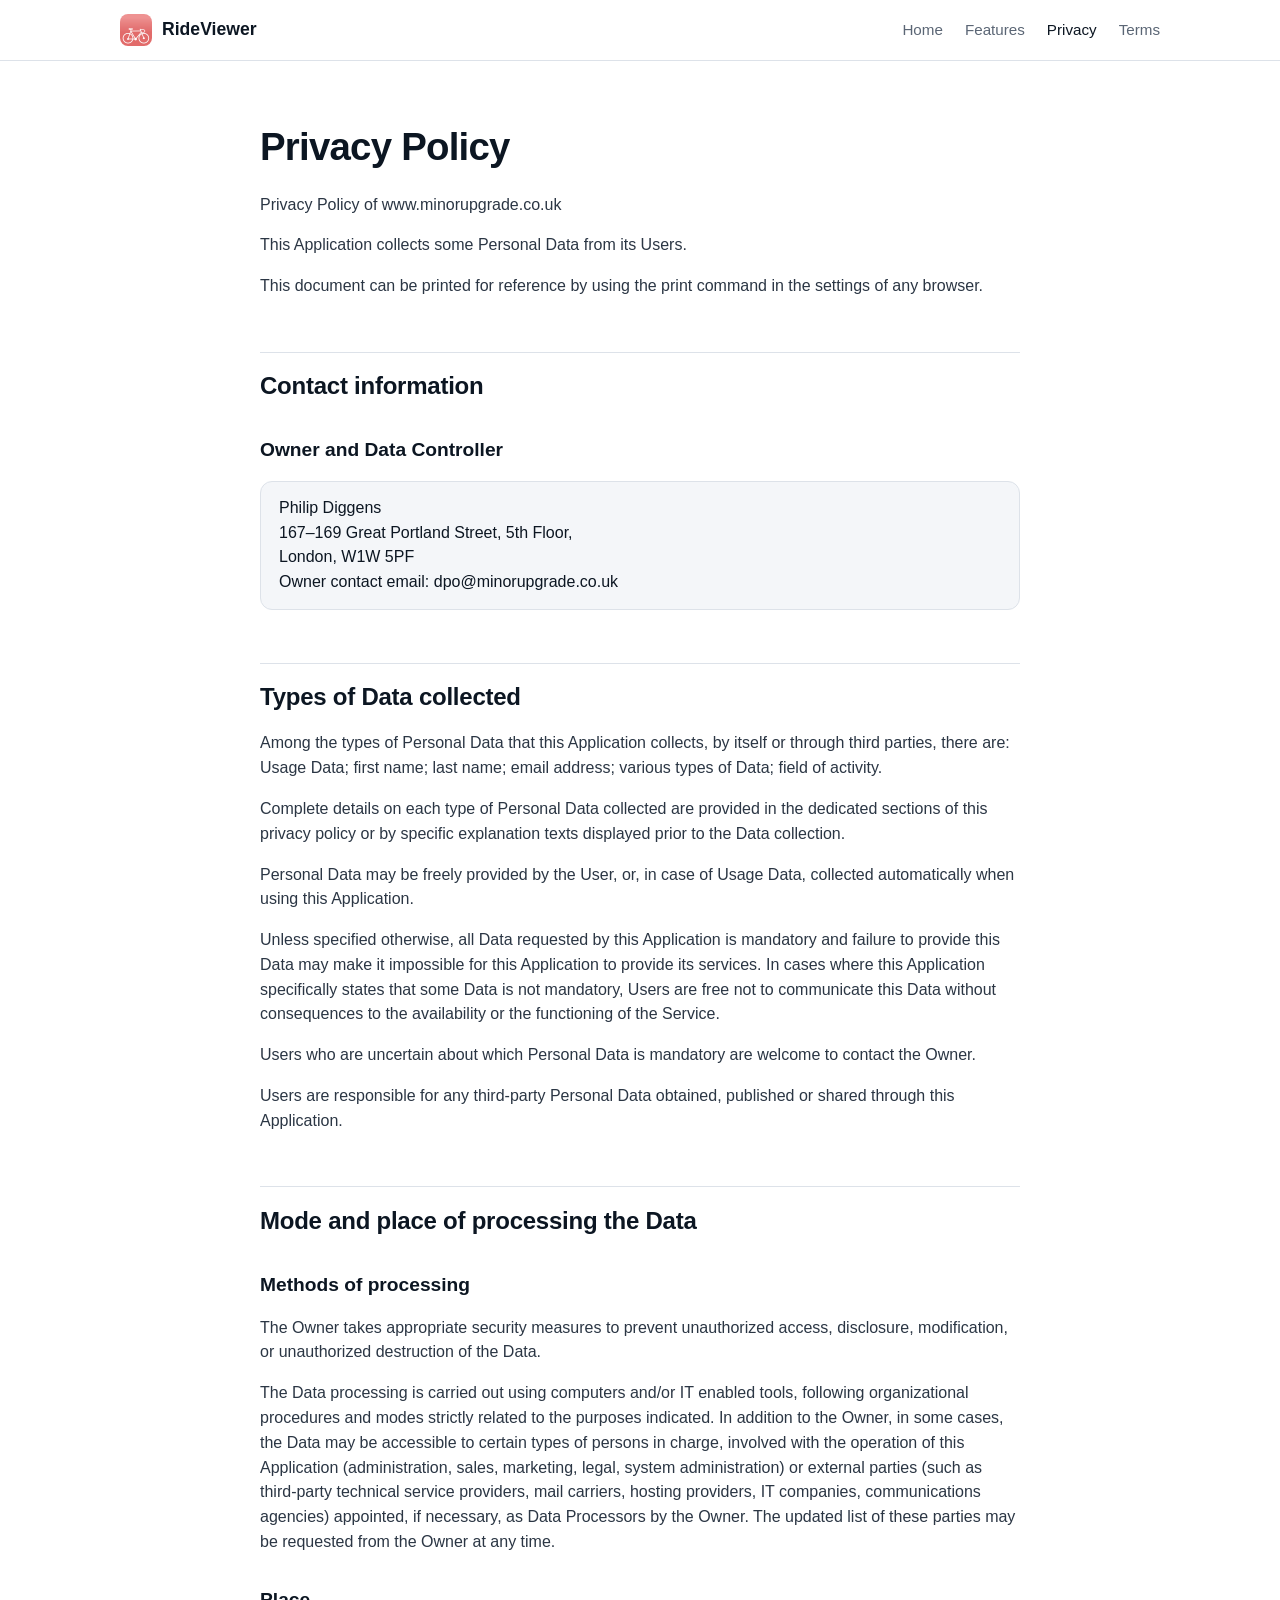
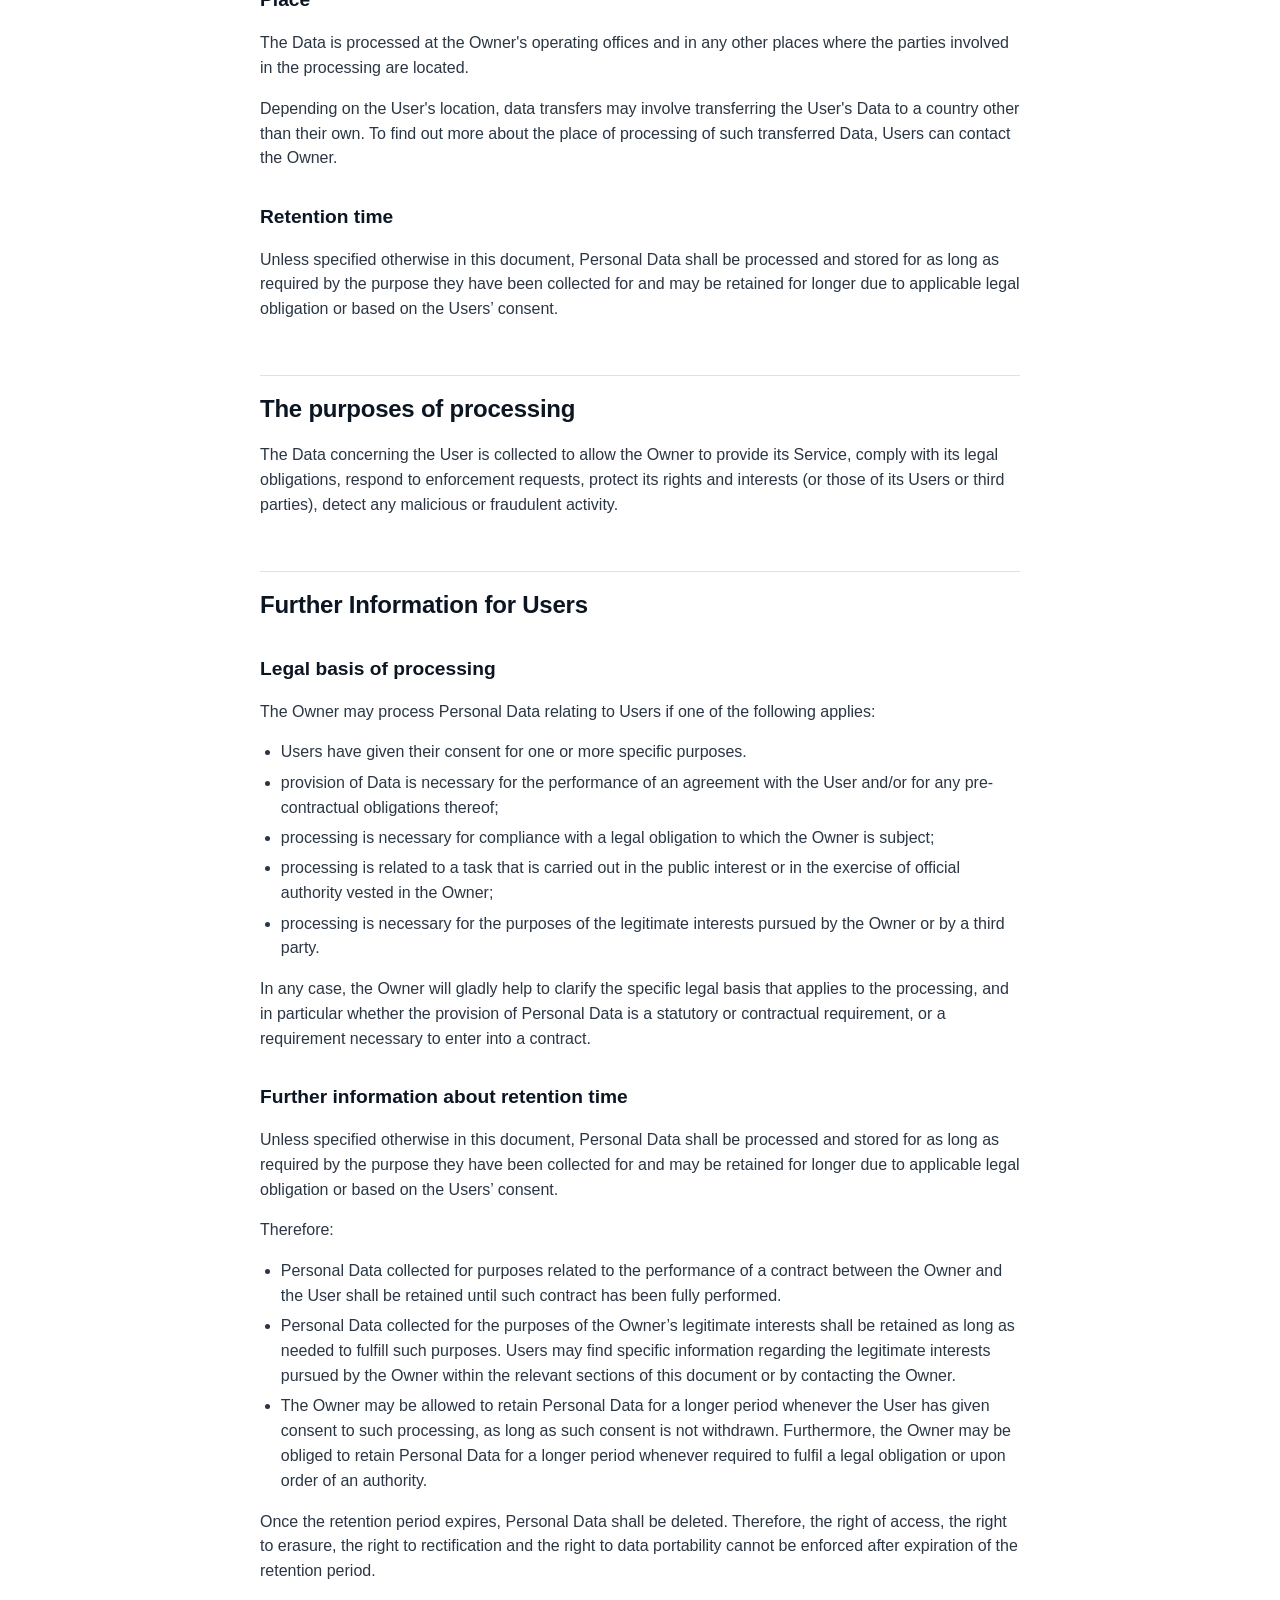
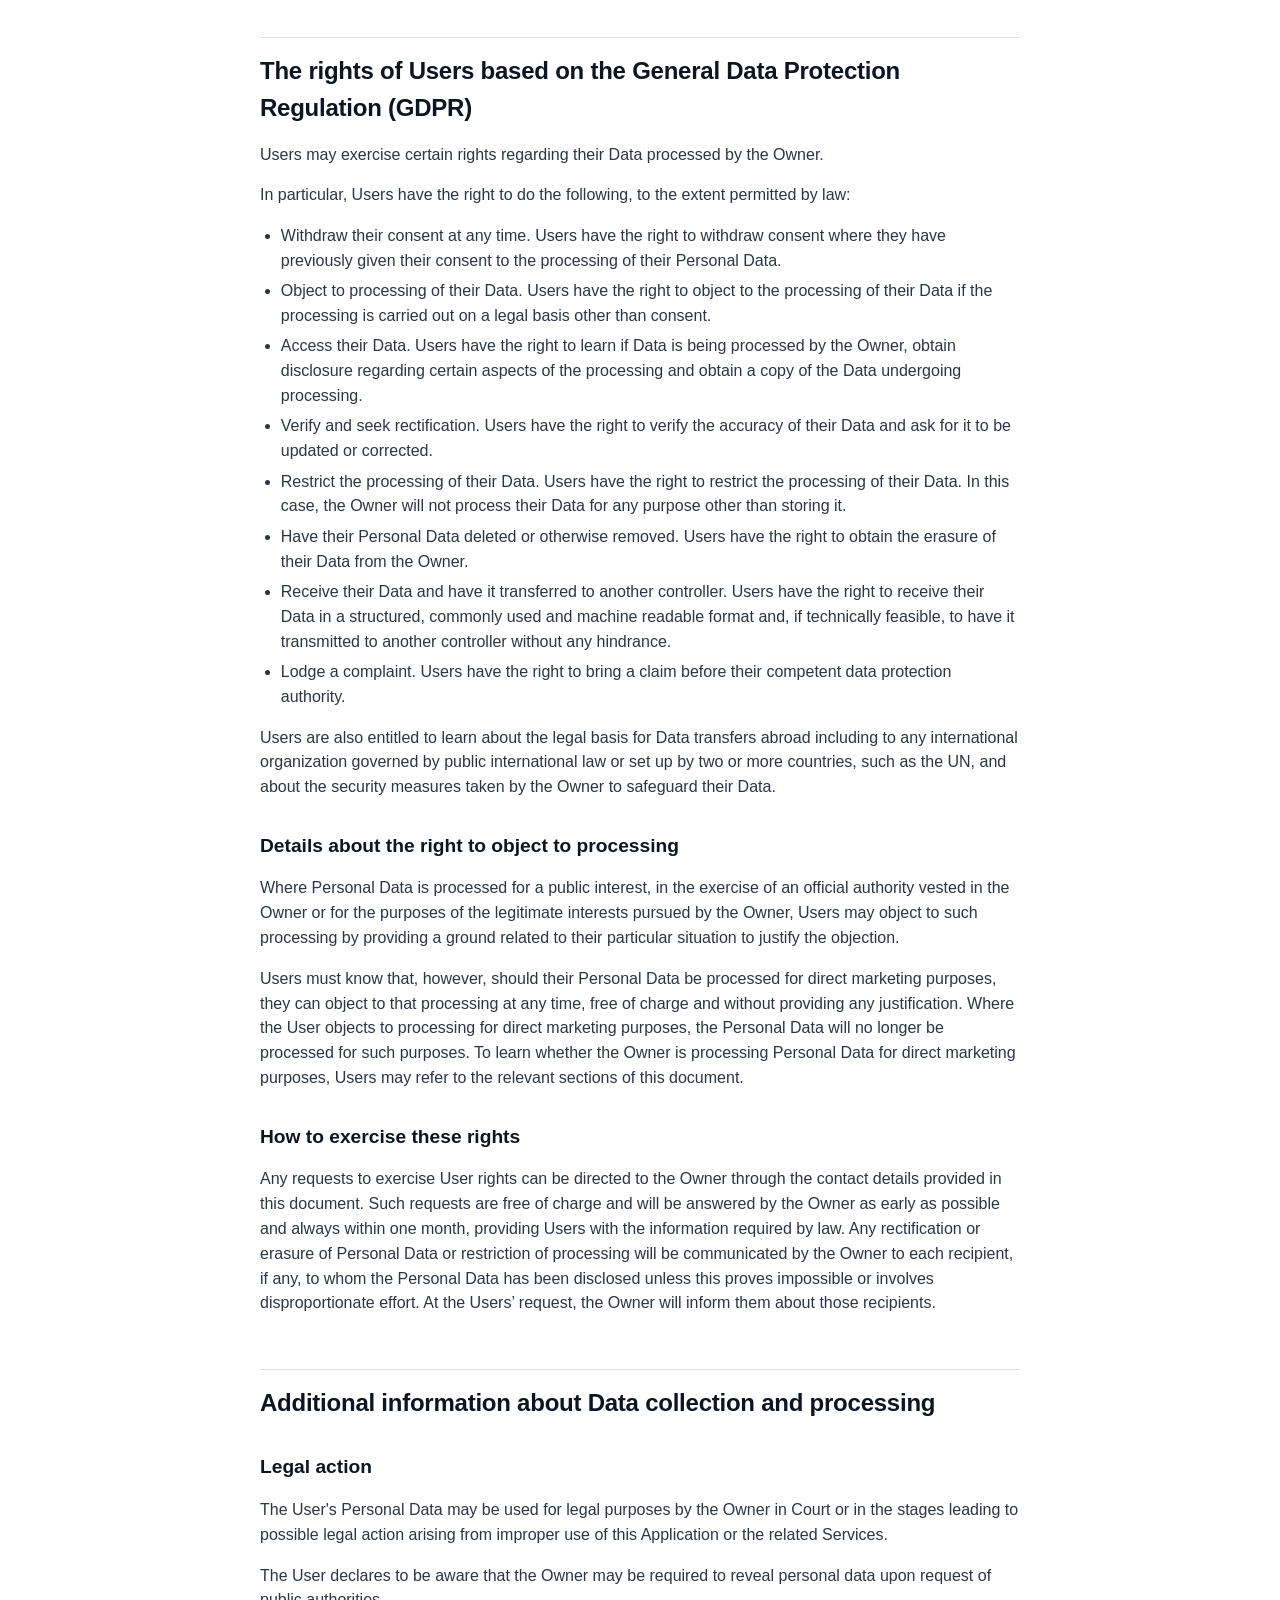
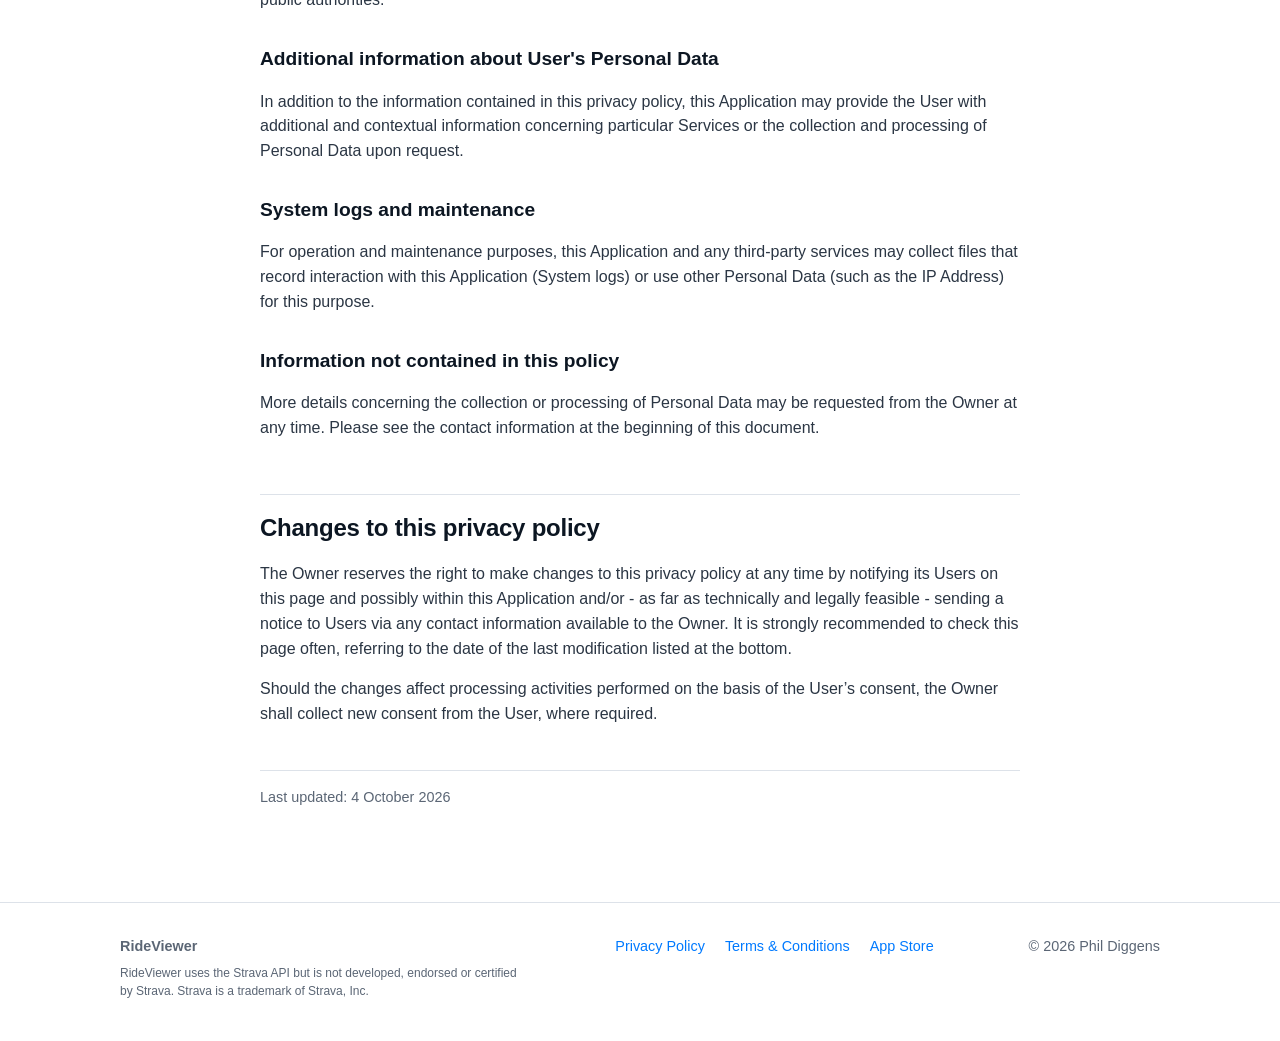
==== commit 6fd9986a: "Remove contact form, font and cookie references from privacy policy" ====
--- a/privacy.html
+++ b/privacy.html
@@ -28,16 +28,6 @@
 <p>Privacy Policy of www.minorupgrade.co.uk</p>
 <p>This Application collects some Personal Data from its Users.</p>
 <p>This document can be printed for reference by using the print command in the settings of any browser.</p>
-<h2>Policy summary</h2>
-<p>Personal Data processed for the following purposes and using the following services:</p>
-<h3>Contacting the User</h3>
-<h4>Contact form</h4>
-<p>Personal Data: email address; field of activity; first name; last name; various types of Data</p>
-<h3>Displaying content from external platforms</h3>
-<h4>Font Awesome</h4>
-<p>Personal Data: Usage Data</p>
-<h4>Google Fonts</h4>
-<p>Personal Data: Usage Data; various types of Data as specified in the privacy policy of the service</p>
 <h2>Contact information</h2>
 <h3>Owner and Data Controller</h3>
 <address>
@@ -52,7 +42,6 @@
 <p>Personal Data may be freely provided by the User, or, in case of Usage Data, collected automatically when using this Application.</p>
 <p>Unless specified otherwise, all Data requested by this Application is mandatory and failure to provide this Data may make it impossible for this Application to provide its services. In cases where this Application specifically states that some Data is not mandatory, Users are free not to communicate this Data without consequences to the availability or the functioning of the Service.</p>
 <p>Users who are uncertain about which Personal Data is mandatory are welcome to contact the Owner.</p>
-<p>Any use of Cookies – or of other tracking tools — by this Application or by the owners of third-party services used by this Application serves the purpose of providing the Service required by the User, in addition to any other purposes described in the present document.</p>
 <p>Users are responsible for any third-party Personal Data obtained, published or shared through this Application.</p>
 <h2>Mode and place of processing the Data</h2>
 <h3>Methods of processing</h3>
@@ -60,12 +49,11 @@
 <p>The Data processing is carried out using computers and/or IT enabled tools, following organizational procedures and modes strictly related to the purposes indicated. In addition to the Owner, in some cases, the Data may be accessible to certain types of persons in charge, involved with the operation of this Application (administration, sales, marketing, legal, system administration) or external parties (such as third-party technical service providers, mail carriers, hosting providers, IT companies, communications agencies) appointed, if necessary, as Data Processors by the Owner. The updated list of these parties may be requested from the Owner at any time.</p>
 <h3>Place</h3>
 <p>The Data is processed at the Owner's operating offices and in any other places where the parties involved in the processing are located.</p>
-<p>Depending on the User's location, data transfers may involve transferring the User's Data to a country other than their own. To find out more about the place of processing of such transferred Data, Users can check the “Policy summary” section.</p>
+<p>Depending on the User's location, data transfers may involve transferring the User's Data to a country other than their own. To find out more about the place of processing of such transferred Data, Users can contact the Owner.</p>
 <h3>Retention time</h3>
 <p>Unless specified otherwise in this document, Personal Data shall be processed and stored for as long as required by the purpose they have been collected for and may be retained for longer due to applicable legal obligation or based on the Users’ consent.</p>
 <h2>The purposes of processing</h2>
-<p>The Data concerning the User is collected to allow the Owner to provide its Service, comply with its legal obligations, respond to enforcement requests, protect its rights and interests (or those of its Users or third parties), detect any malicious or fraudulent activity, as well as the following: Displaying content from external platforms and Contacting the User.</p>
-<p>For specific information about the Personal Data used for each purpose, the User may refer to the section “Policy summary”.</p>
+<p>The Data concerning the User is collected to allow the Owner to provide its Service, comply with its legal obligations, respond to enforcement requests, protect its rights and interests (or those of its Users or third parties), detect any malicious or fraudulent activity.</p>
 <h2>Further Information for Users</h2>
 <h3>Legal basis of processing</h3>
 <p>The Owner may process Personal Data relating to Users if one of the following applies:</p>
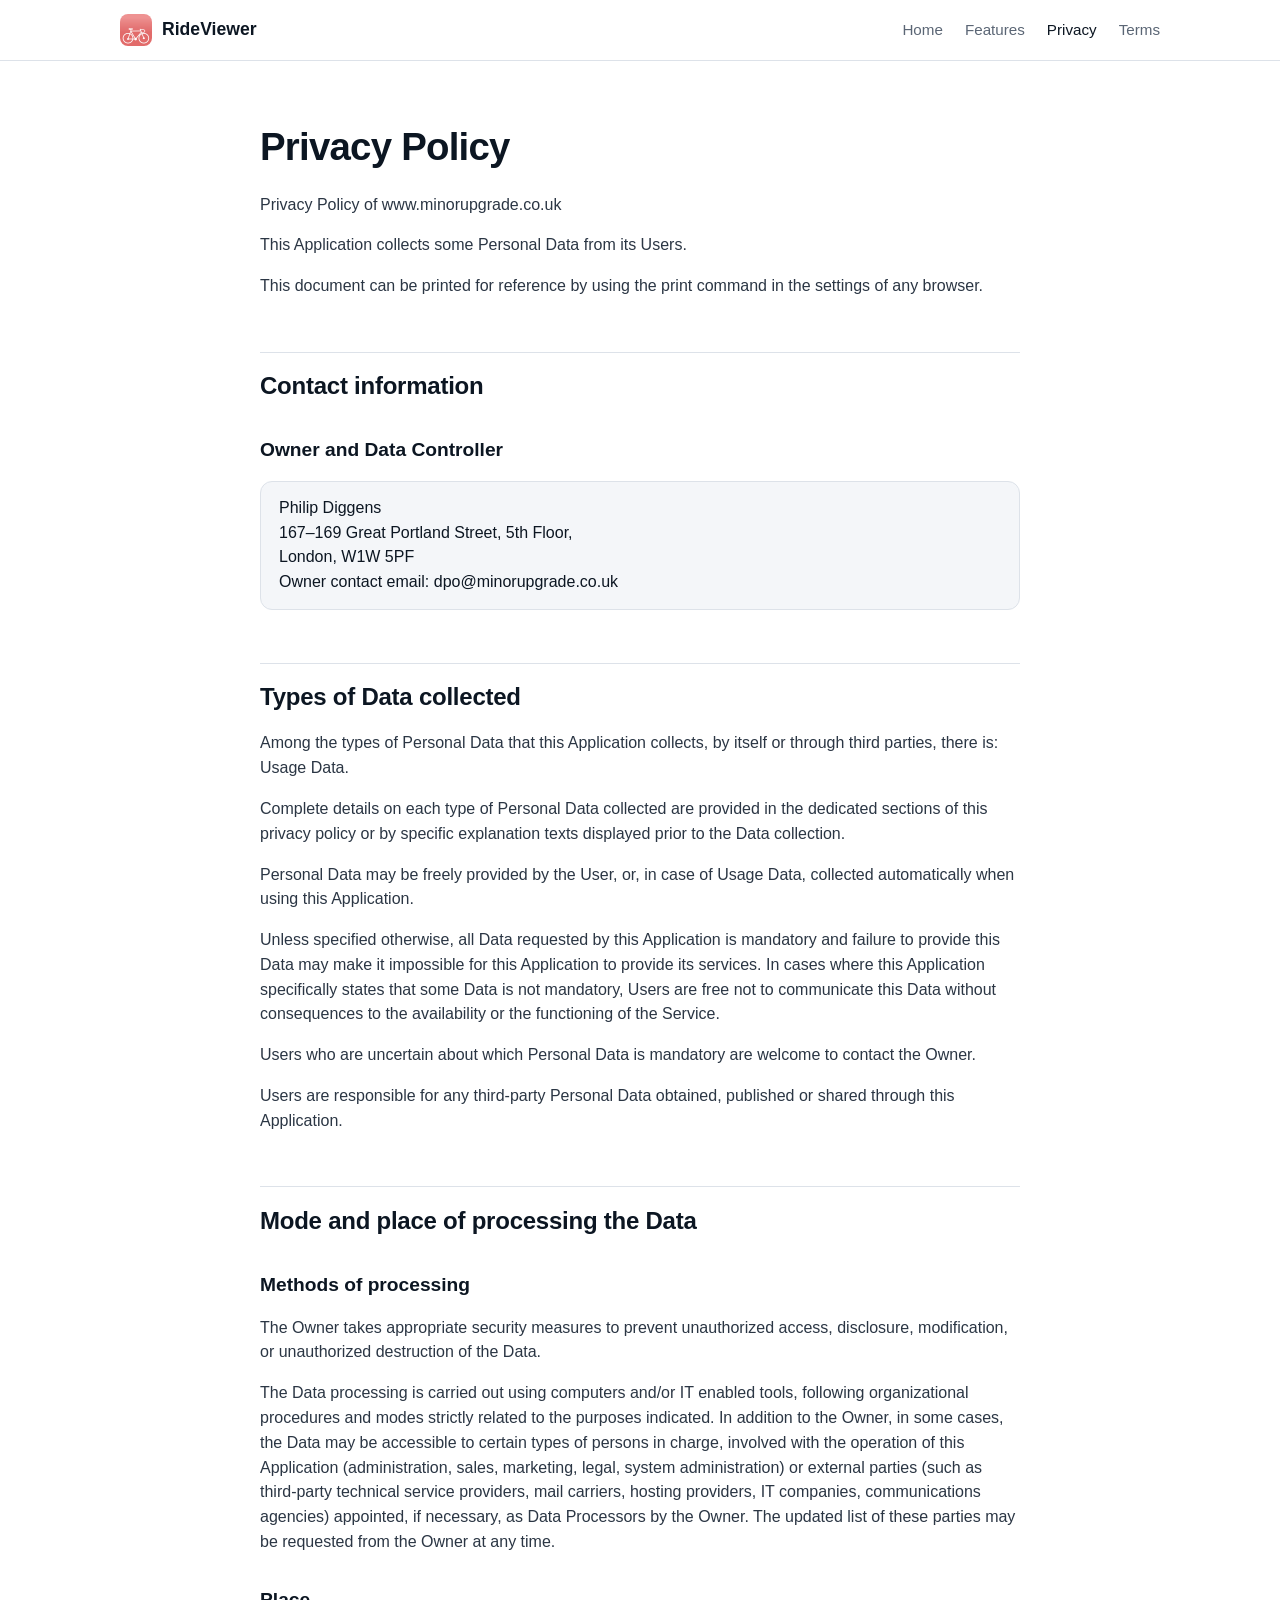
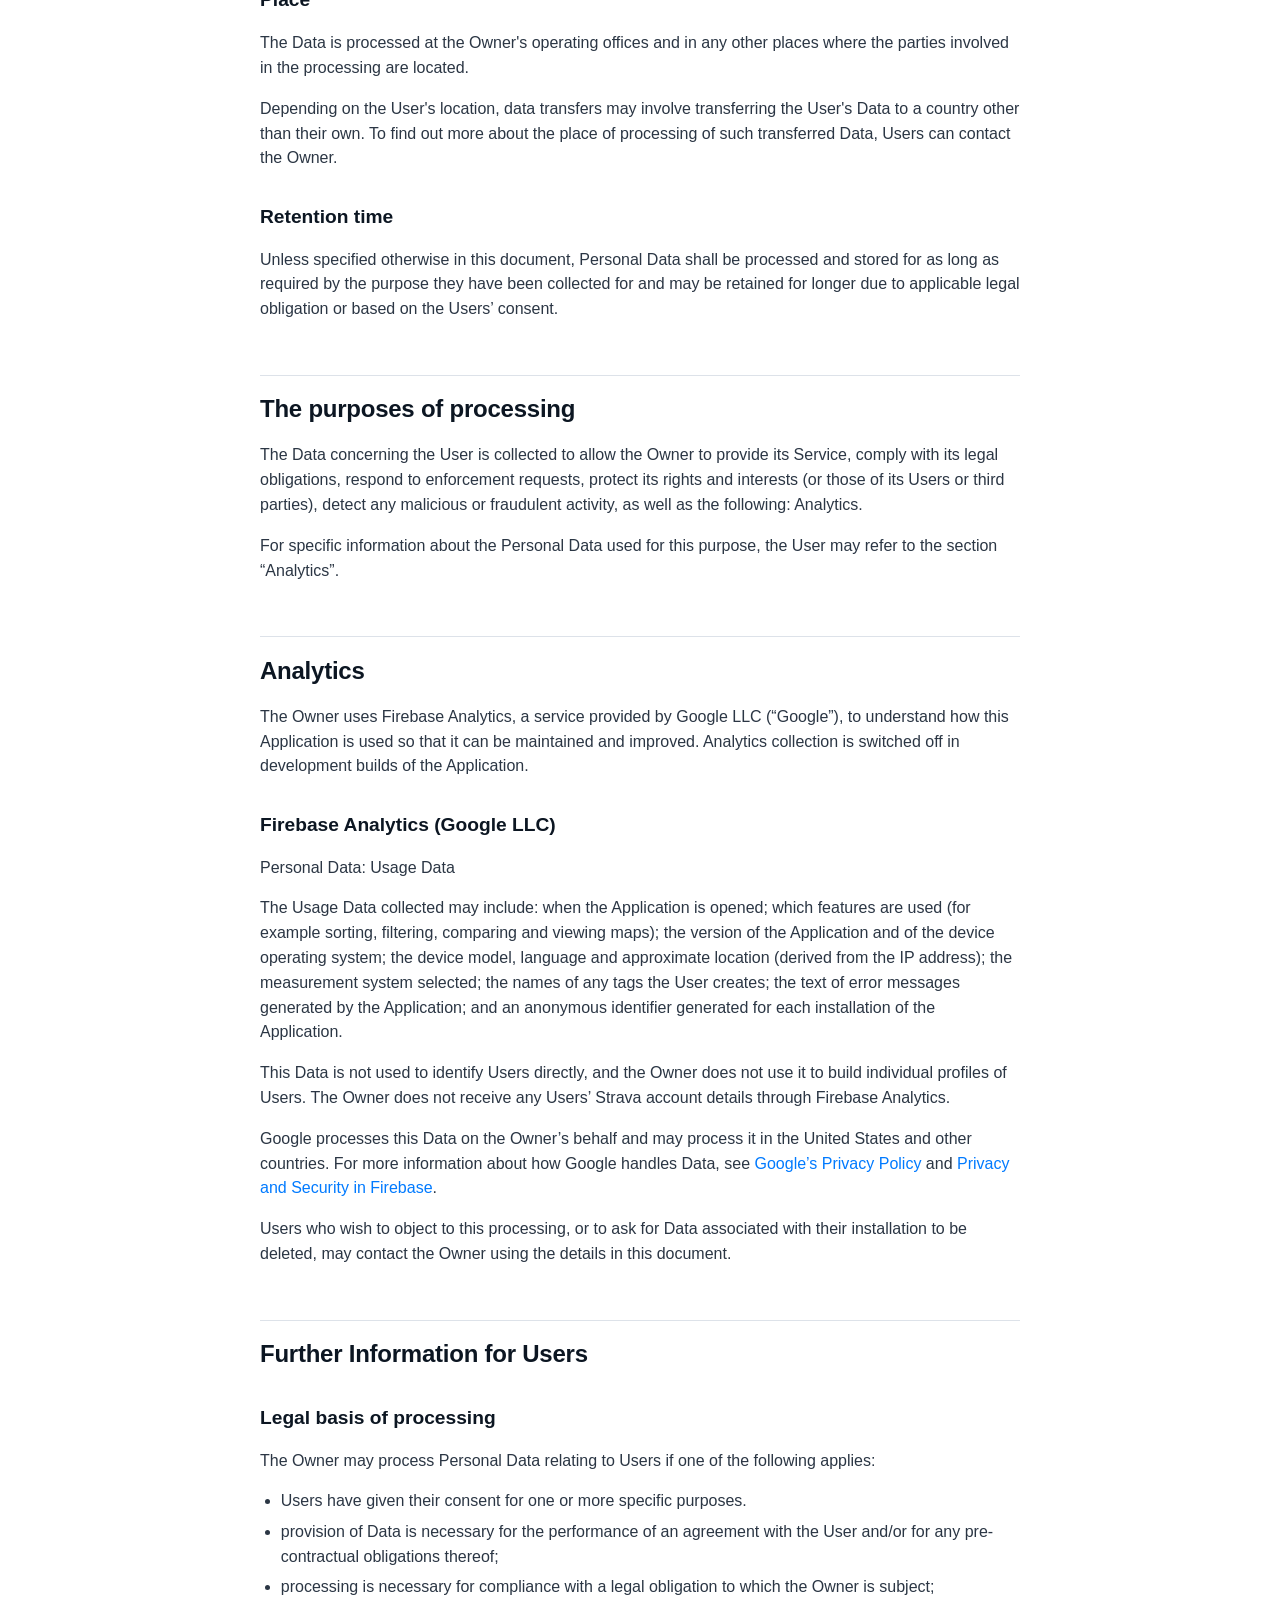
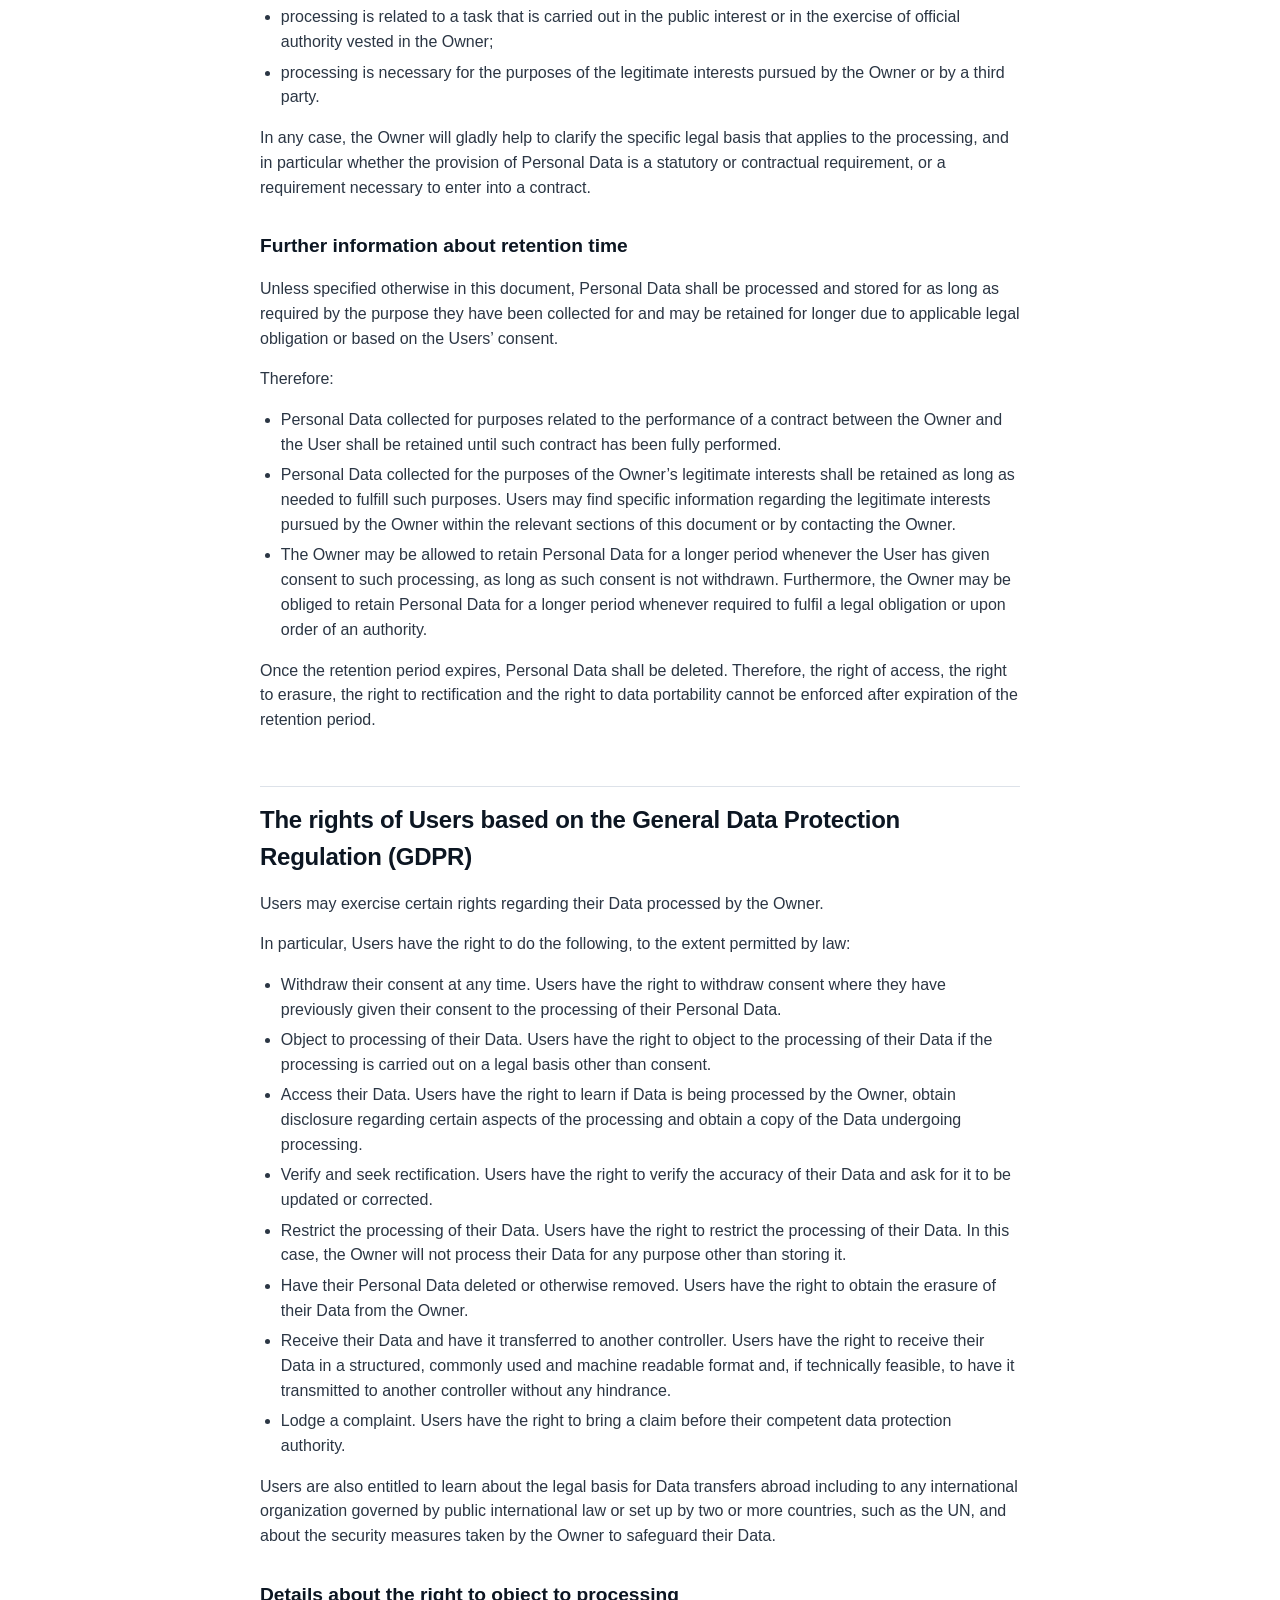
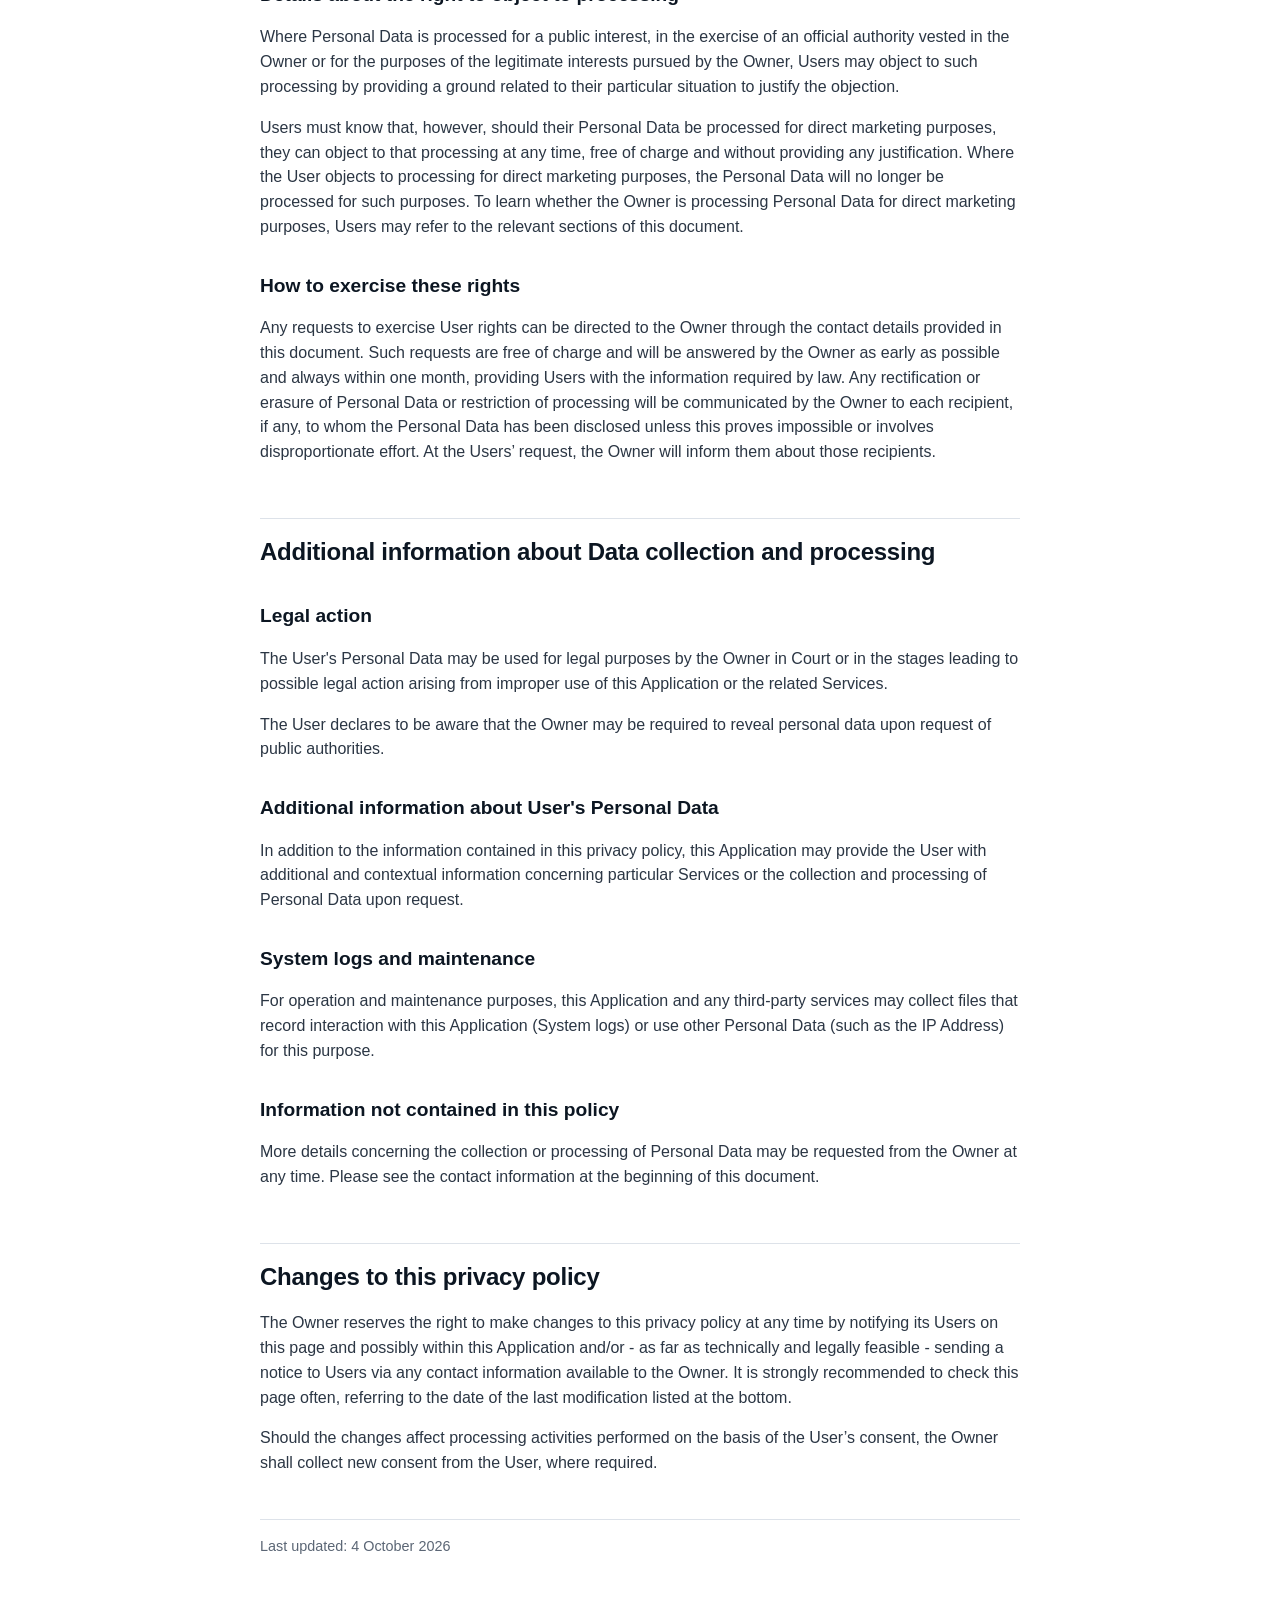
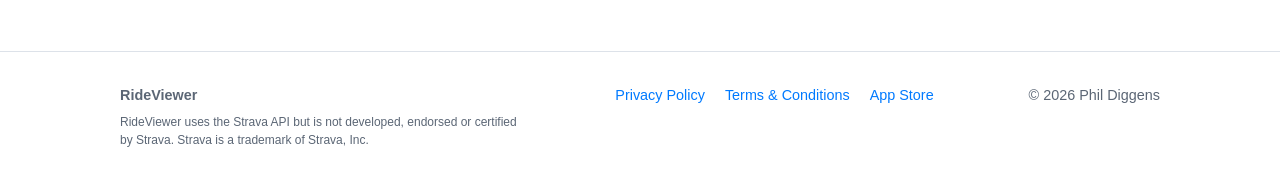
==== commit eaee5623: "Add Firebase Analytics section to privacy policy" ====
--- a/privacy.html
+++ b/privacy.html
@@ -37,7 +37,7 @@
 Owner contact email: dpo@minorupgrade.co.uk
 </address>
 <h2>Types of Data collected</h2>
-<p>Among the types of Personal Data that this Application collects, by itself or through third parties, there are: Usage Data; first name; last name; email address; various types of Data; field of activity.</p>
+<p>Among the types of Personal Data that this Application collects, by itself or through third parties, there is: Usage Data.</p>
 <p>Complete details on each type of Personal Data collected are provided in the dedicated sections of this privacy policy or by specific explanation texts displayed prior to the Data collection.</p>
 <p>Personal Data may be freely provided by the User, or, in case of Usage Data, collected automatically when using this Application.</p>
 <p>Unless specified otherwise, all Data requested by this Application is mandatory and failure to provide this Data may make it impossible for this Application to provide its services. In cases where this Application specifically states that some Data is not mandatory, Users are free not to communicate this Data without consequences to the availability or the functioning of the Service.</p>
@@ -53,7 +53,16 @@
 <h3>Retention time</h3>
 <p>Unless specified otherwise in this document, Personal Data shall be processed and stored for as long as required by the purpose they have been collected for and may be retained for longer due to applicable legal obligation or based on the Users’ consent.</p>
 <h2>The purposes of processing</h2>
-<p>The Data concerning the User is collected to allow the Owner to provide its Service, comply with its legal obligations, respond to enforcement requests, protect its rights and interests (or those of its Users or third parties), detect any malicious or fraudulent activity.</p>
+<p>The Data concerning the User is collected to allow the Owner to provide its Service, comply with its legal obligations, respond to enforcement requests, protect its rights and interests (or those of its Users or third parties), detect any malicious or fraudulent activity, as well as the following: Analytics.</p>
+<p>For specific information about the Personal Data used for this purpose, the User may refer to the section “Analytics”.</p>
+<h2>Analytics</h2>
+<p>The Owner uses Firebase Analytics, a service provided by Google LLC (“Google”), to understand how this Application is used so that it can be maintained and improved. Analytics collection is switched off in development builds of the Application.</p>
+<h3>Firebase Analytics (Google LLC)</h3>
+<p>Personal Data: Usage Data</p>
+<p>The Usage Data collected may include: when the Application is opened; which features are used (for example sorting, filtering, comparing and viewing maps); the version of the Application and of the device operating system; the device model, language and approximate location (derived from the IP address); the measurement system selected; the names of any tags the User creates; the text of error messages generated by the Application; and an anonymous identifier generated for each installation of the Application.</p>
+<p>This Data is not used to identify Users directly, and the Owner does not use it to build individual profiles of Users. The Owner does not receive any Users’ Strava account details through Firebase Analytics.</p>
+<p>Google processes this Data on the Owner’s behalf and may process it in the United States and other countries. For more information about how Google handles Data, see <a href="https://policies.google.com/privacy">Google’s Privacy Policy</a> and <a href="https://firebase.google.com/support/privacy">Privacy and Security in Firebase</a>.</p>
+<p>Users who wish to object to this processing, or to ask for Data associated with their installation to be deleted, may contact the Owner using the details in this document.</p>
 <h2>Further Information for Users</h2>
 <h3>Legal basis of processing</h3>
 <p>The Owner may process Personal Data relating to Users if one of the following applies:</p>
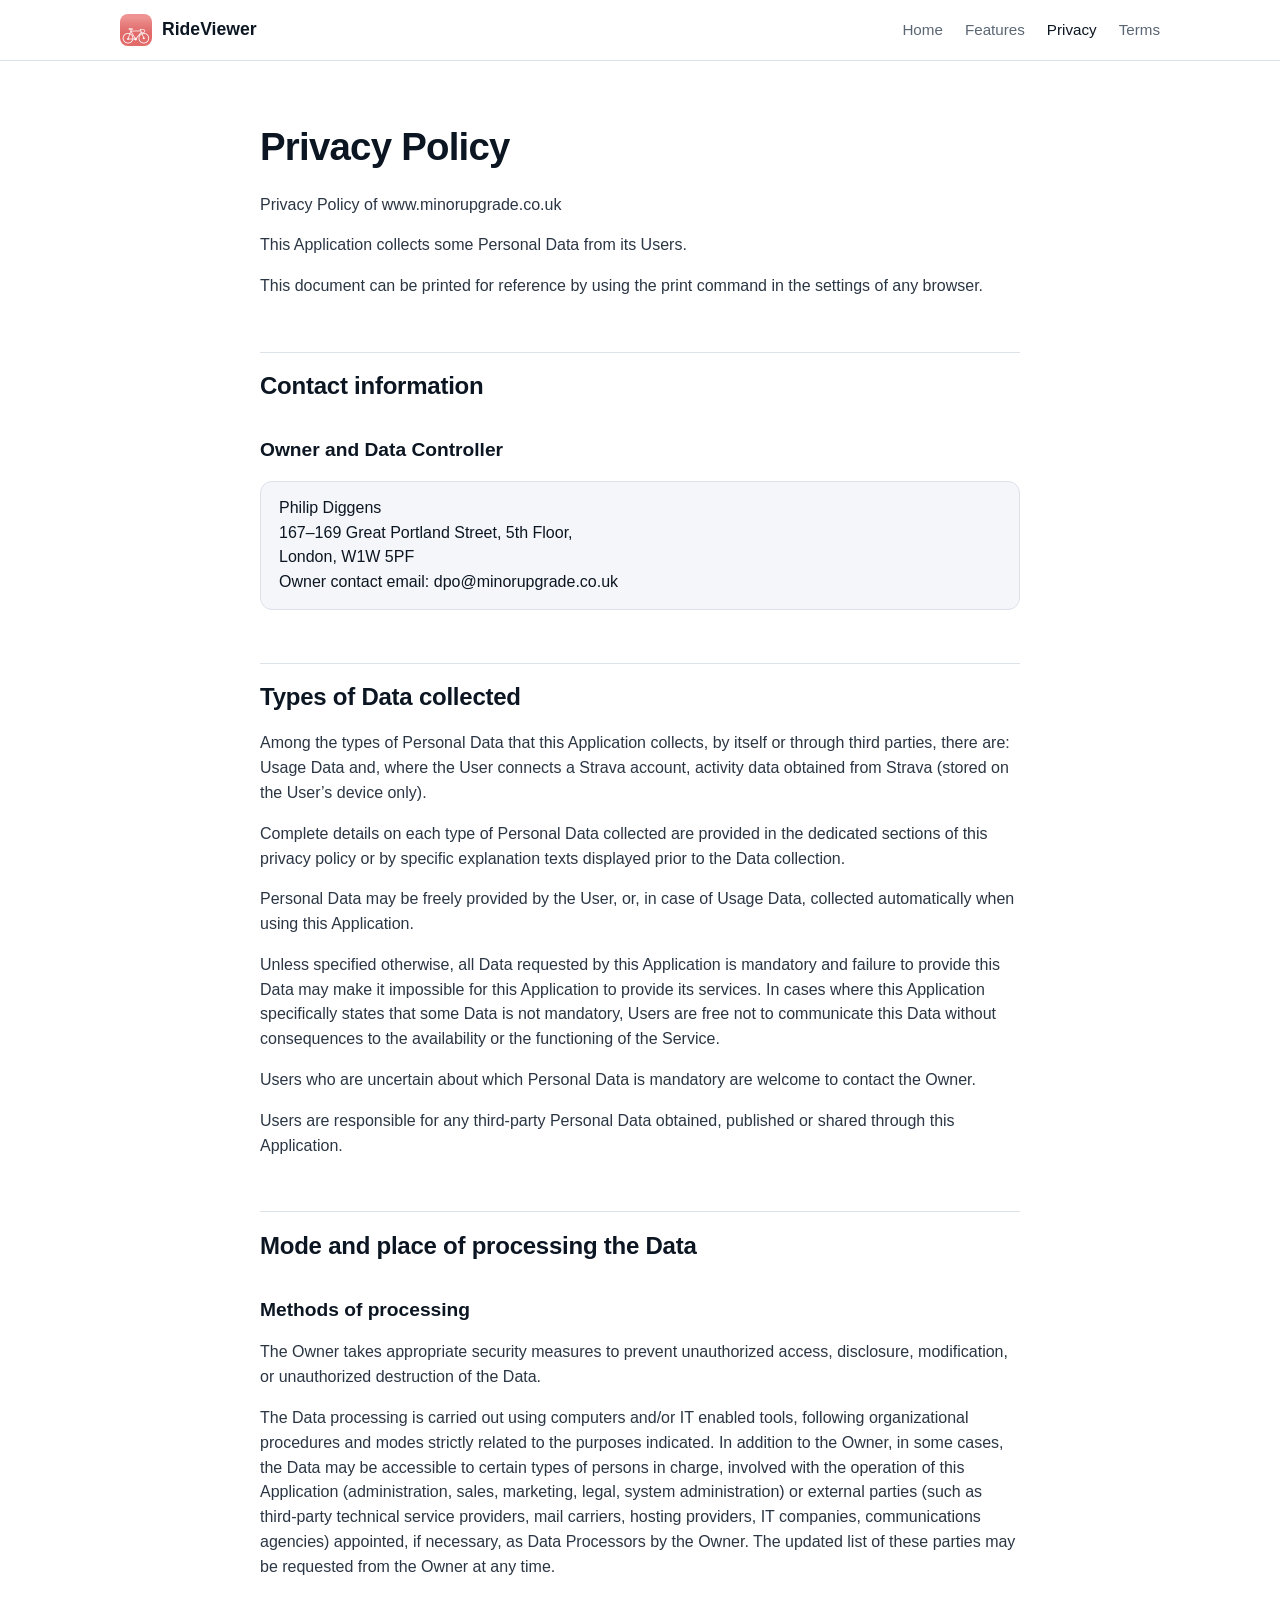
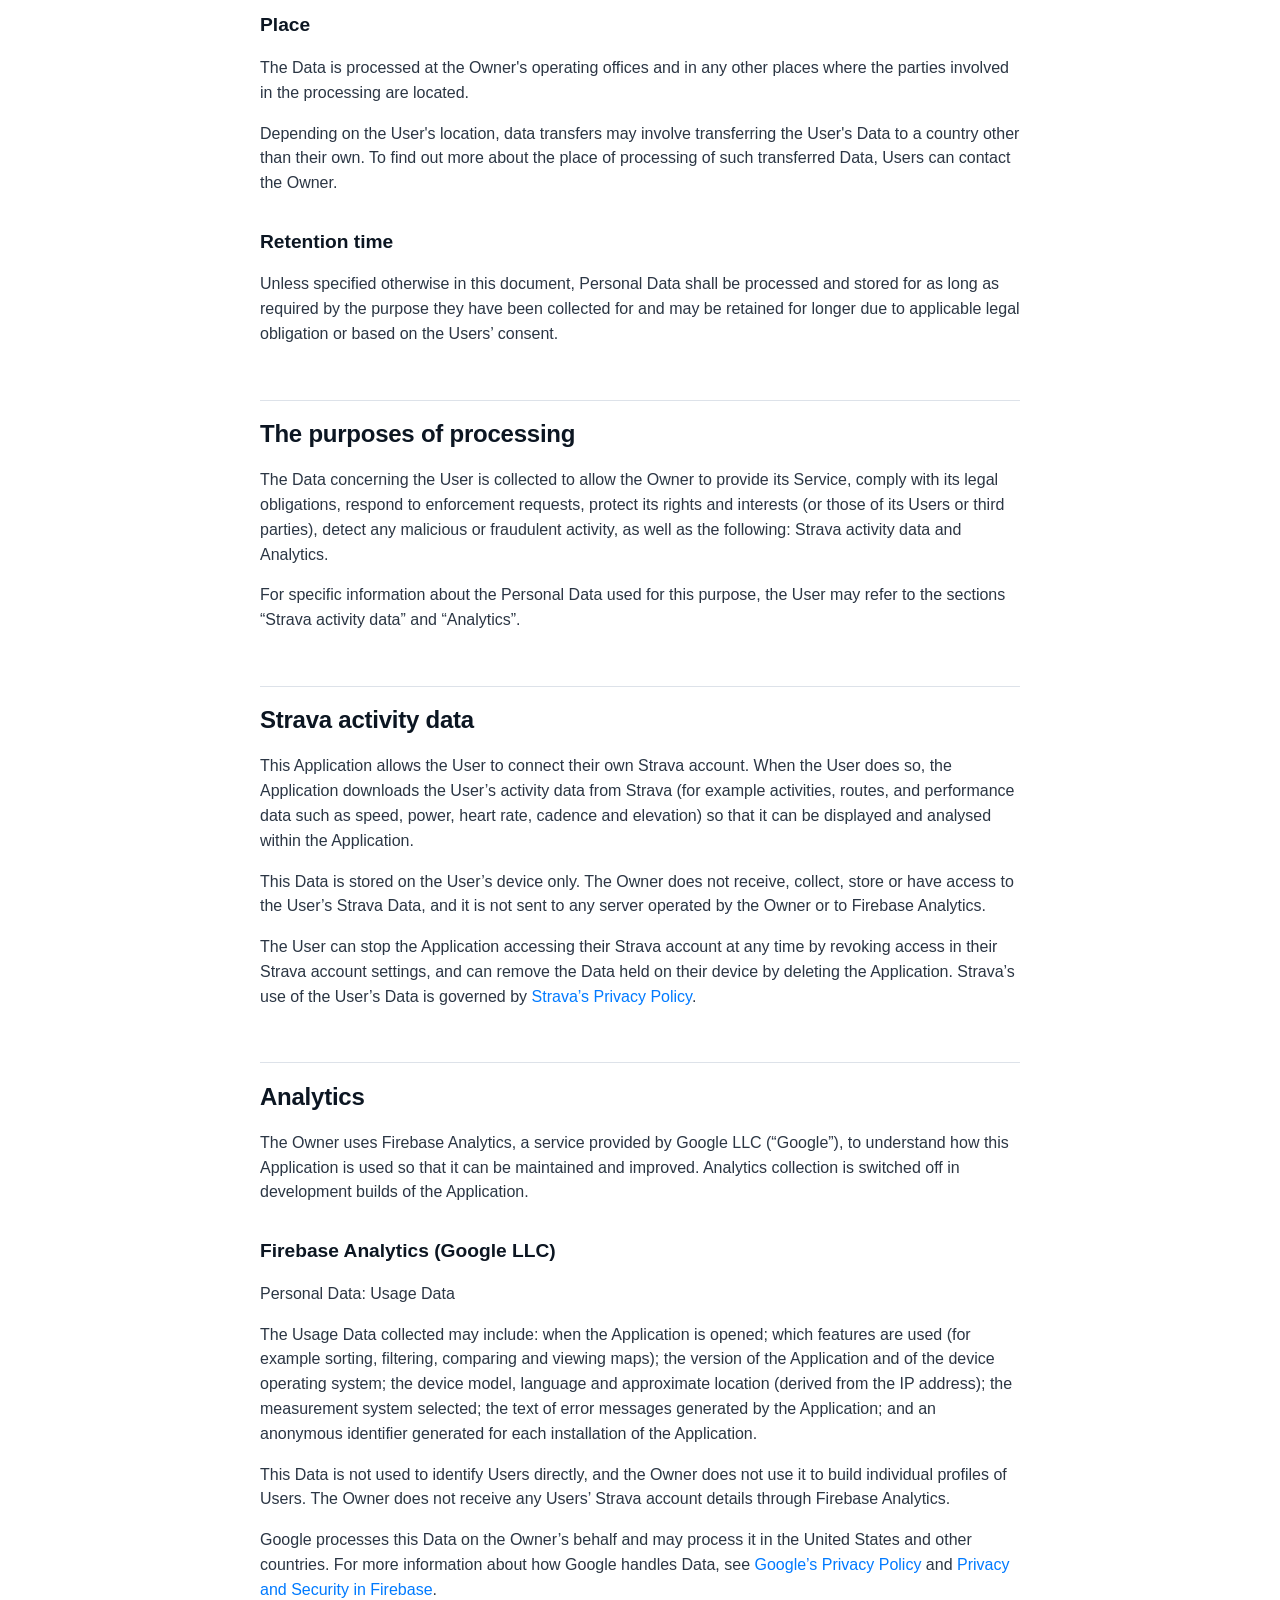
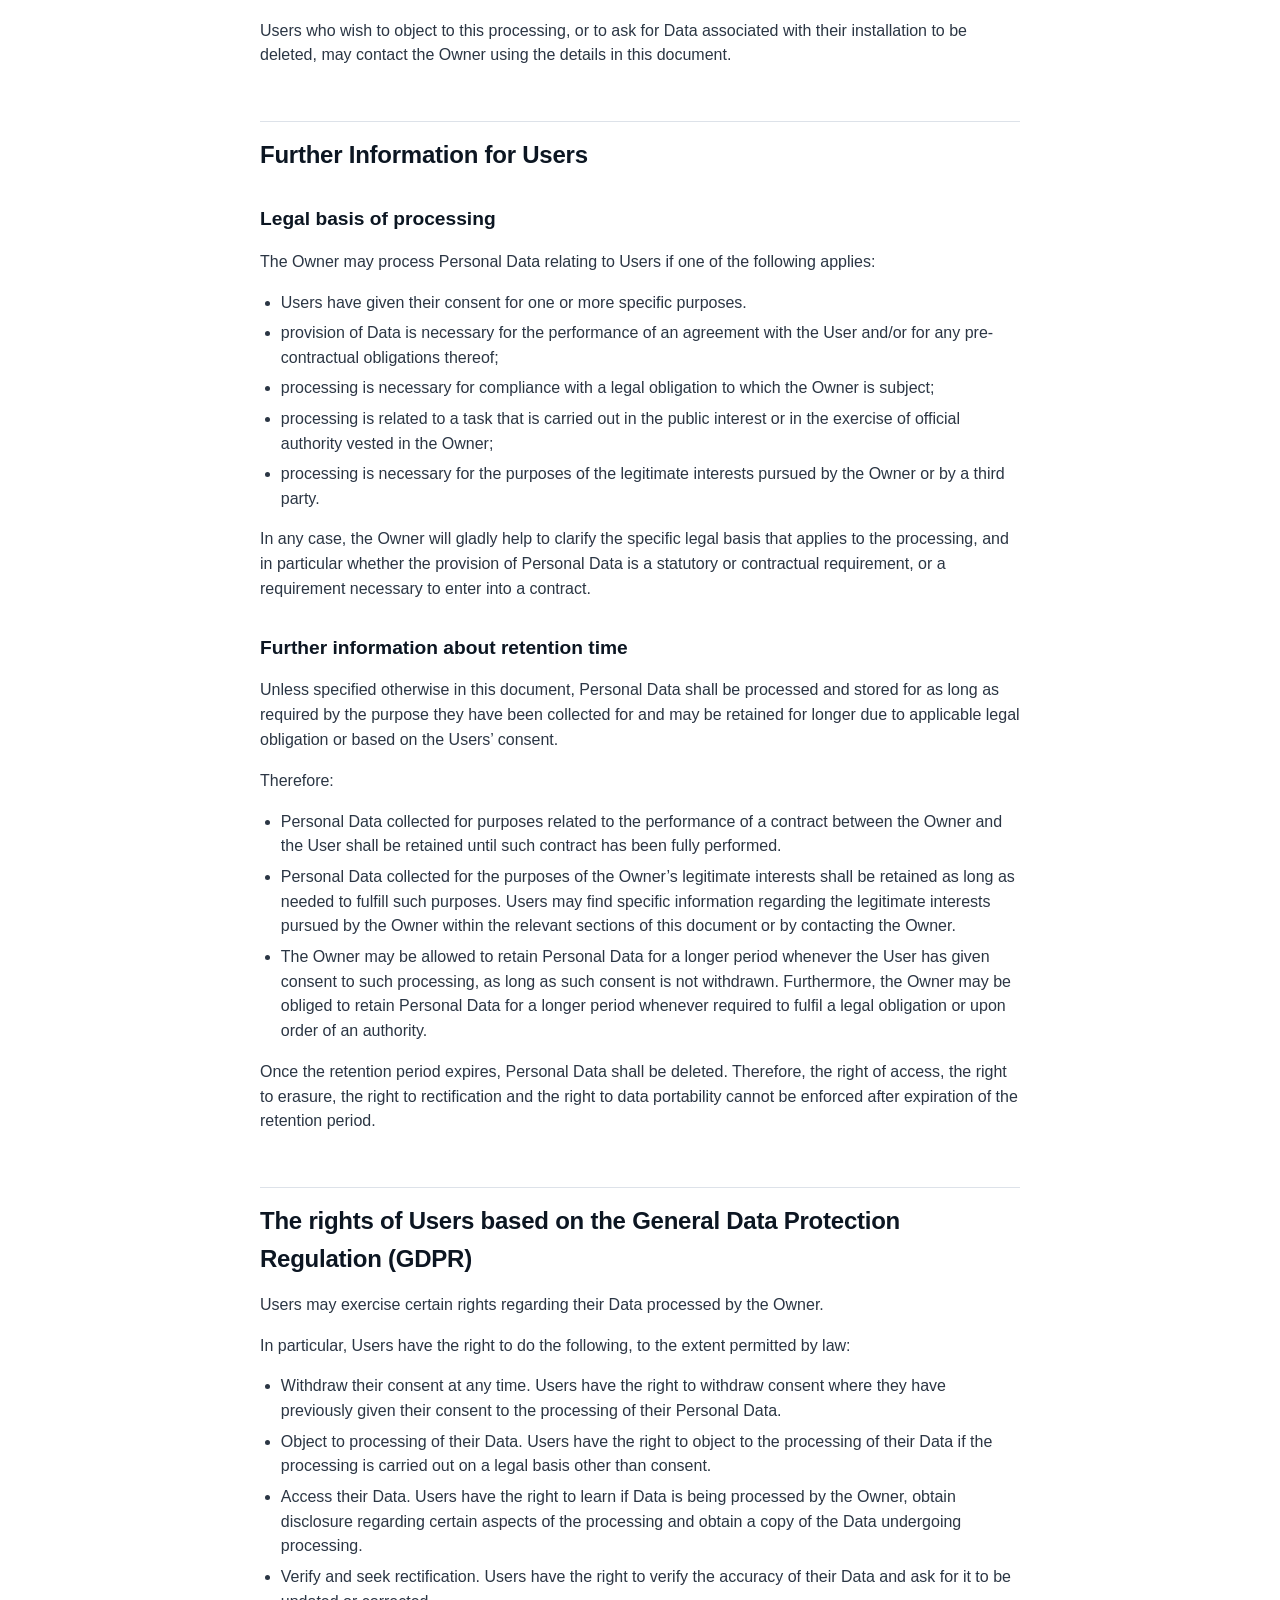
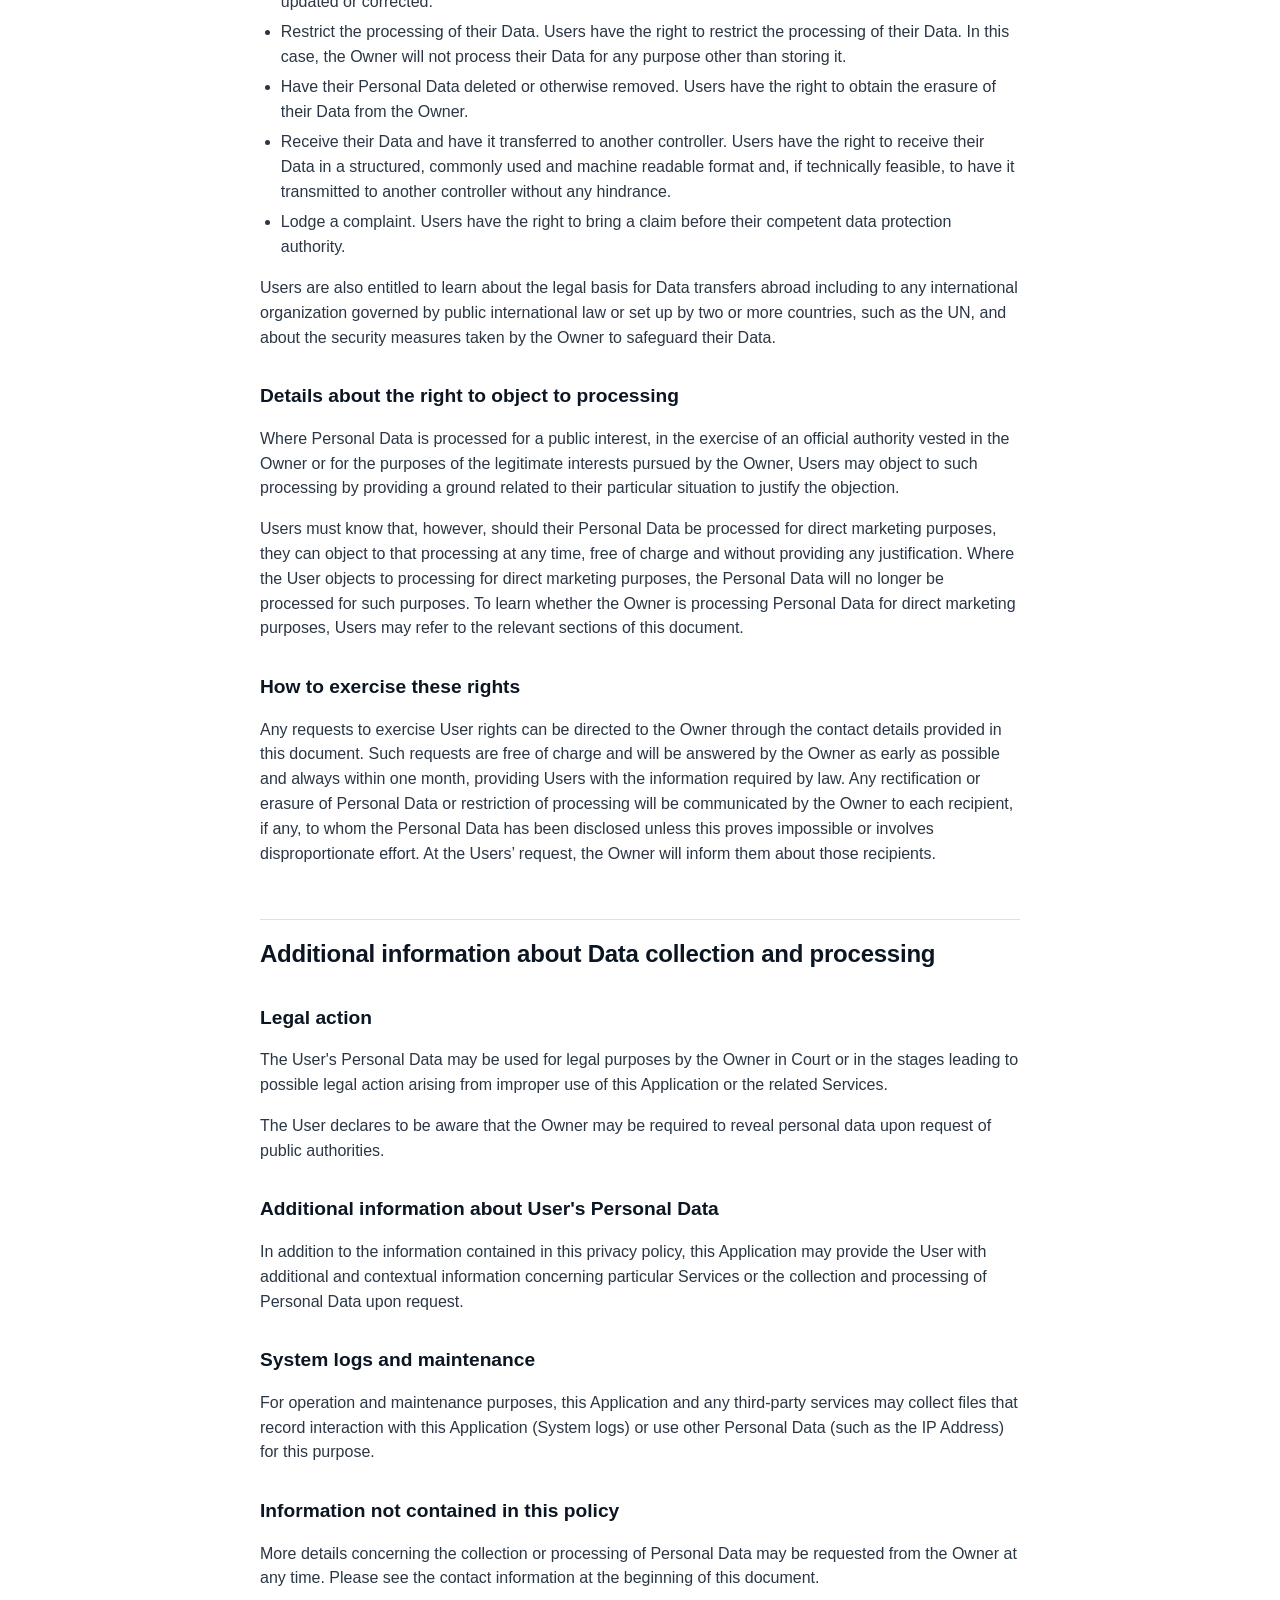
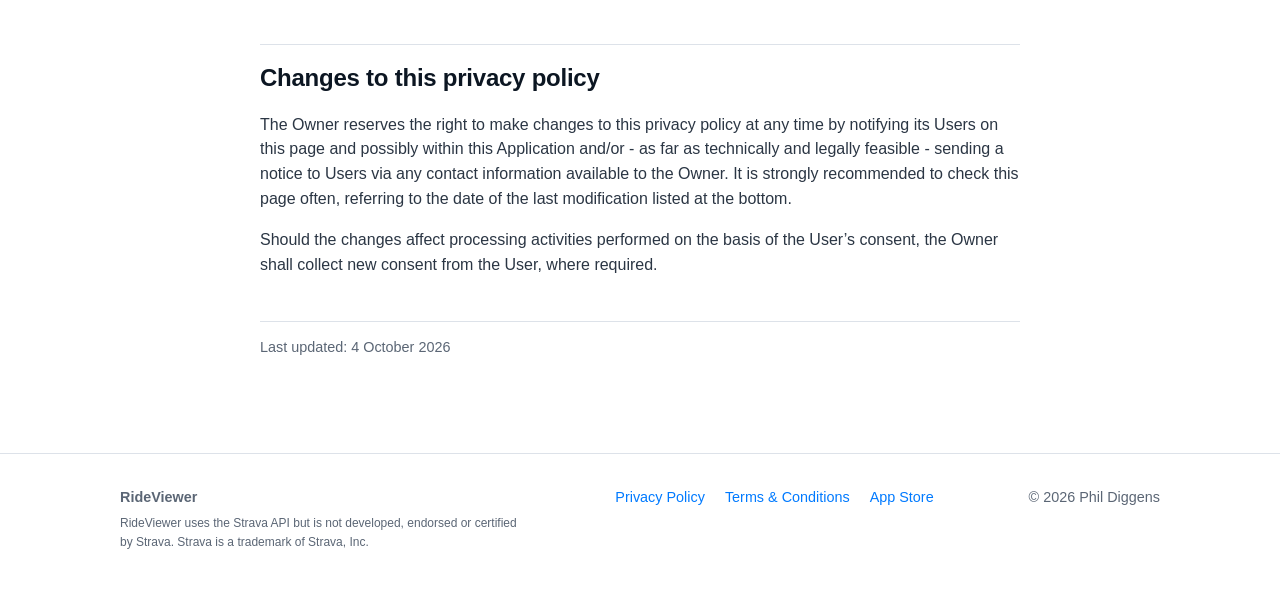
==== commit 67a67e5a: "Add Strava data section, remove tag names" ====
--- a/privacy.html
+++ b/privacy.html
@@ -37,7 +37,7 @@
 Owner contact email: dpo@minorupgrade.co.uk
 </address>
 <h2>Types of Data collected</h2>
-<p>Among the types of Personal Data that this Application collects, by itself or through third parties, there is: Usage Data.</p>
+<p>Among the types of Personal Data that this Application collects, by itself or through third parties, there are: Usage Data and, where the User connects a Strava account, activity data obtained from Strava (stored on the User’s device only).</p>
 <p>Complete details on each type of Personal Data collected are provided in the dedicated sections of this privacy policy or by specific explanation texts displayed prior to the Data collection.</p>
 <p>Personal Data may be freely provided by the User, or, in case of Usage Data, collected automatically when using this Application.</p>
 <p>Unless specified otherwise, all Data requested by this Application is mandatory and failure to provide this Data may make it impossible for this Application to provide its services. In cases where this Application specifically states that some Data is not mandatory, Users are free not to communicate this Data without consequences to the availability or the functioning of the Service.</p>
@@ -53,13 +53,17 @@
 <h3>Retention time</h3>
 <p>Unless specified otherwise in this document, Personal Data shall be processed and stored for as long as required by the purpose they have been collected for and may be retained for longer due to applicable legal obligation or based on the Users’ consent.</p>
 <h2>The purposes of processing</h2>
-<p>The Data concerning the User is collected to allow the Owner to provide its Service, comply with its legal obligations, respond to enforcement requests, protect its rights and interests (or those of its Users or third parties), detect any malicious or fraudulent activity, as well as the following: Analytics.</p>
-<p>For specific information about the Personal Data used for this purpose, the User may refer to the section “Analytics”.</p>
+<p>The Data concerning the User is collected to allow the Owner to provide its Service, comply with its legal obligations, respond to enforcement requests, protect its rights and interests (or those of its Users or third parties), detect any malicious or fraudulent activity, as well as the following: Strava activity data and Analytics.</p>
+<p>For specific information about the Personal Data used for this purpose, the User may refer to the sections “Strava activity data” and “Analytics”.</p>
+<h2>Strava activity data</h2>
+<p>This Application allows the User to connect their own Strava account. When the User does so, the Application downloads the User’s activity data from Strava (for example activities, routes, and performance data such as speed, power, heart rate, cadence and elevation) so that it can be displayed and analysed within the Application.</p>
+<p>This Data is stored on the User’s device only. The Owner does not receive, collect, store or have access to the User’s Strava Data, and it is not sent to any server operated by the Owner or to Firebase Analytics.</p>
+<p>The User can stop the Application accessing their Strava account at any time by revoking access in their Strava account settings, and can remove the Data held on their device by deleting the Application. Strava’s use of the User’s Data is governed by <a href="https://www.strava.com/legal/privacy">Strava’s Privacy Policy</a>.</p>
 <h2>Analytics</h2>
 <p>The Owner uses Firebase Analytics, a service provided by Google LLC (“Google”), to understand how this Application is used so that it can be maintained and improved. Analytics collection is switched off in development builds of the Application.</p>
 <h3>Firebase Analytics (Google LLC)</h3>
 <p>Personal Data: Usage Data</p>
-<p>The Usage Data collected may include: when the Application is opened; which features are used (for example sorting, filtering, comparing and viewing maps); the version of the Application and of the device operating system; the device model, language and approximate location (derived from the IP address); the measurement system selected; the names of any tags the User creates; the text of error messages generated by the Application; and an anonymous identifier generated for each installation of the Application.</p>
+<p>The Usage Data collected may include: when the Application is opened; which features are used (for example sorting, filtering, comparing and viewing maps); the version of the Application and of the device operating system; the device model, language and approximate location (derived from the IP address); the measurement system selected; the text of error messages generated by the Application; and an anonymous identifier generated for each installation of the Application.</p>
 <p>This Data is not used to identify Users directly, and the Owner does not use it to build individual profiles of Users. The Owner does not receive any Users’ Strava account details through Firebase Analytics.</p>
 <p>Google processes this Data on the Owner’s behalf and may process it in the United States and other countries. For more information about how Google handles Data, see <a href="https://policies.google.com/privacy">Google’s Privacy Policy</a> and <a href="https://firebase.google.com/support/privacy">Privacy and Security in Firebase</a>.</p>
 <p>Users who wish to object to this processing, or to ask for Data associated with their installation to be deleted, may contact the Owner using the details in this document.</p>
